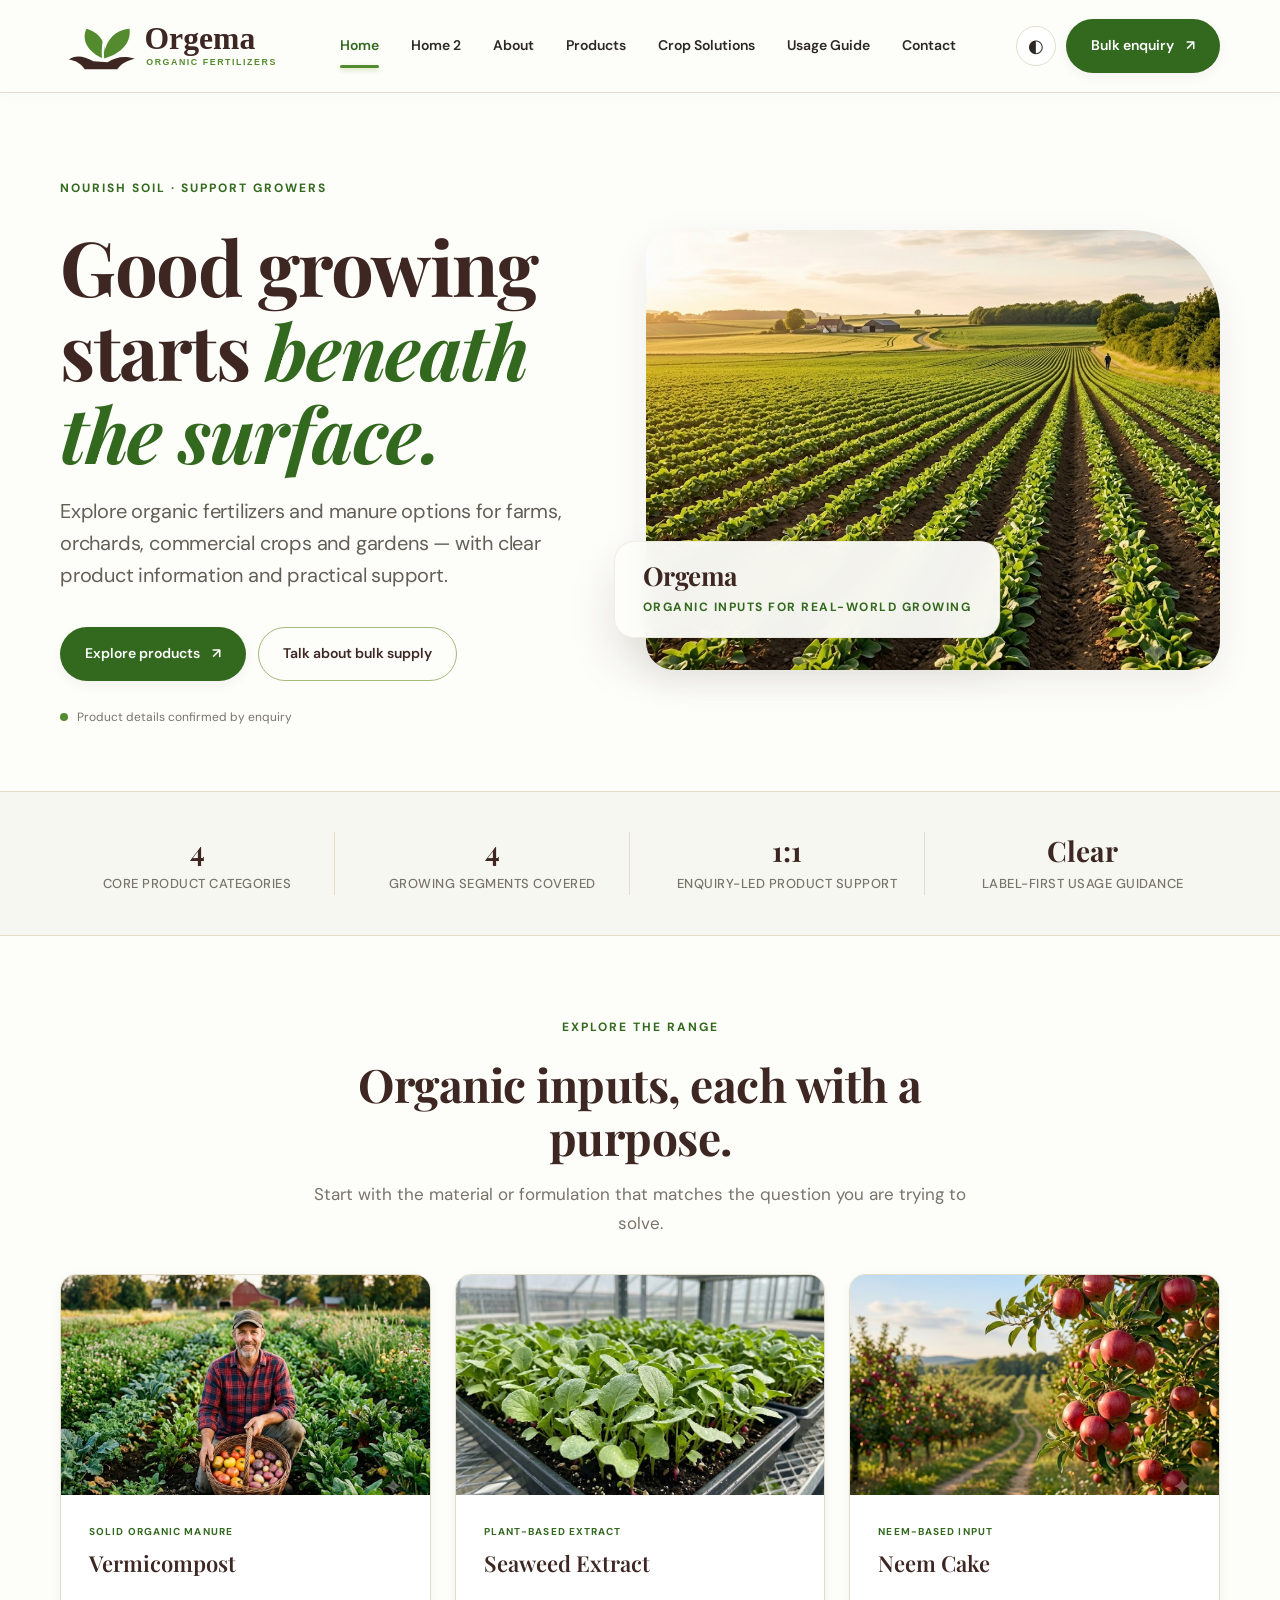
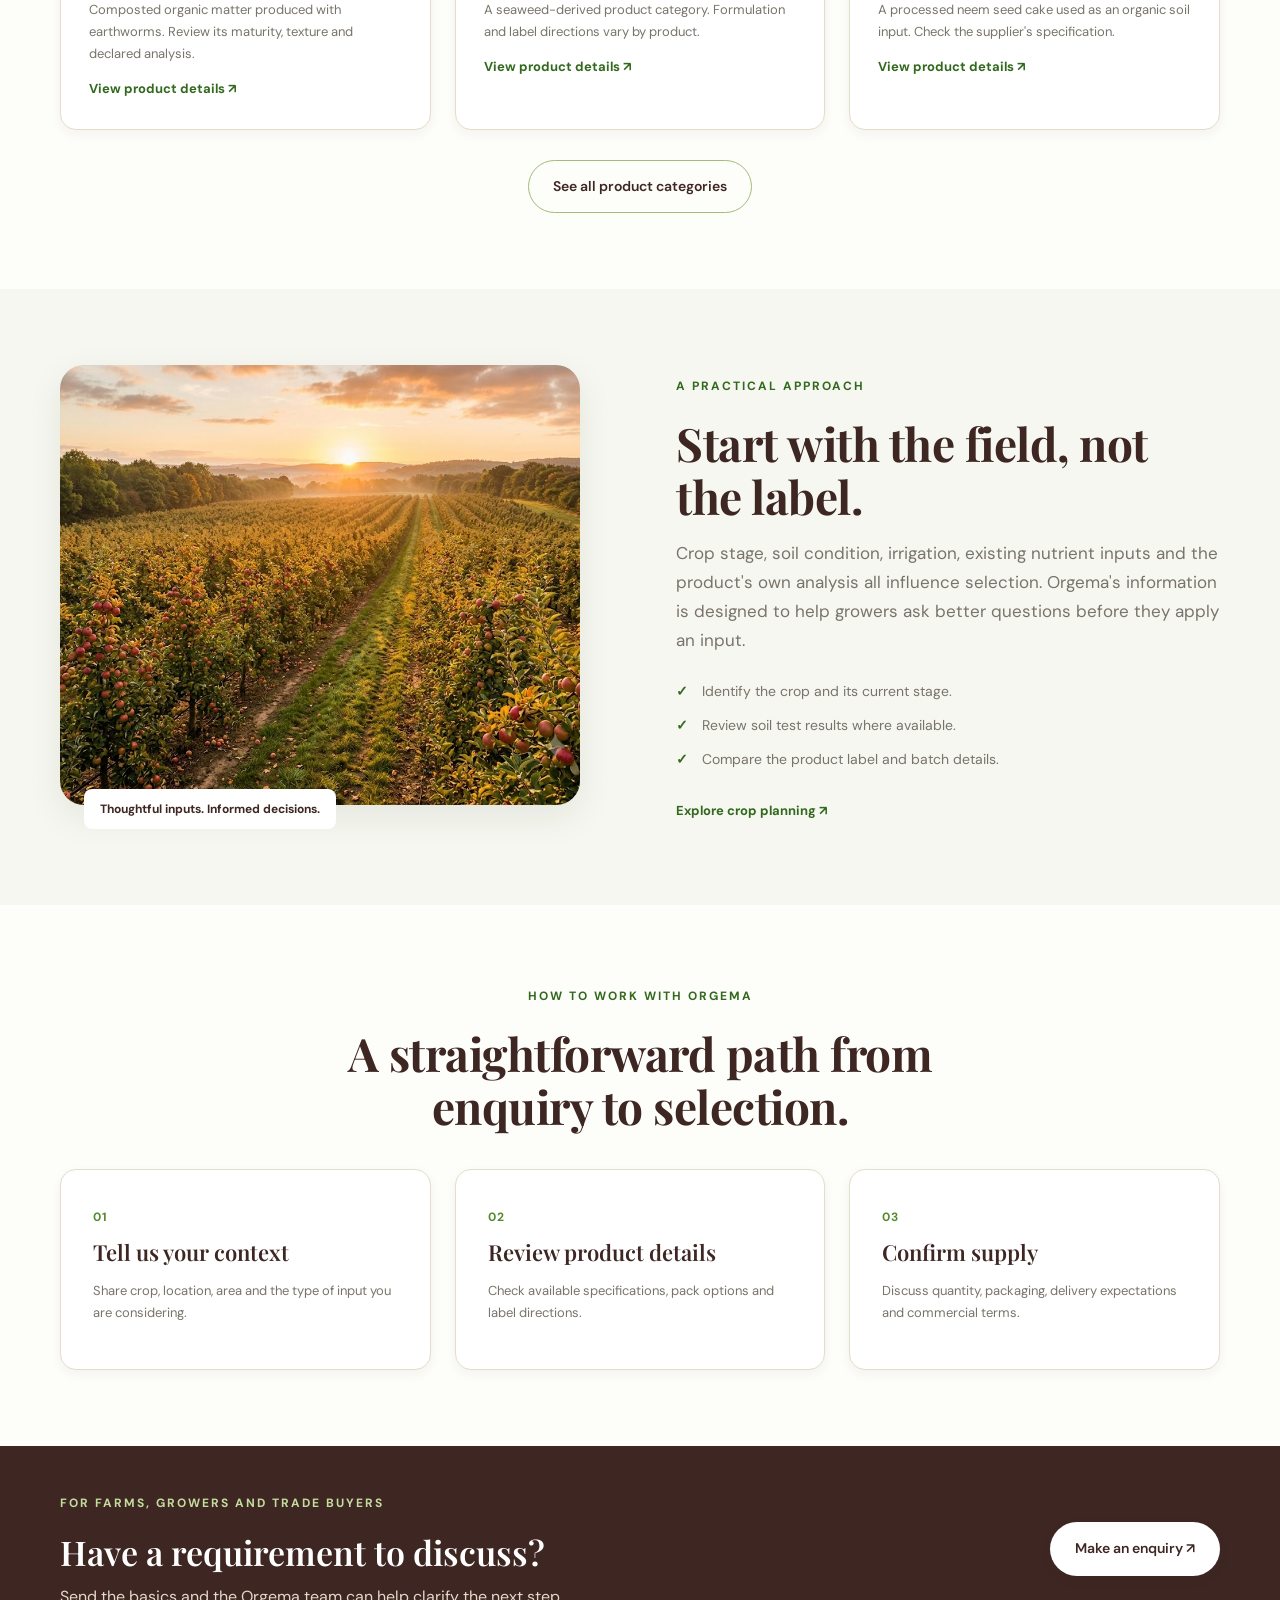
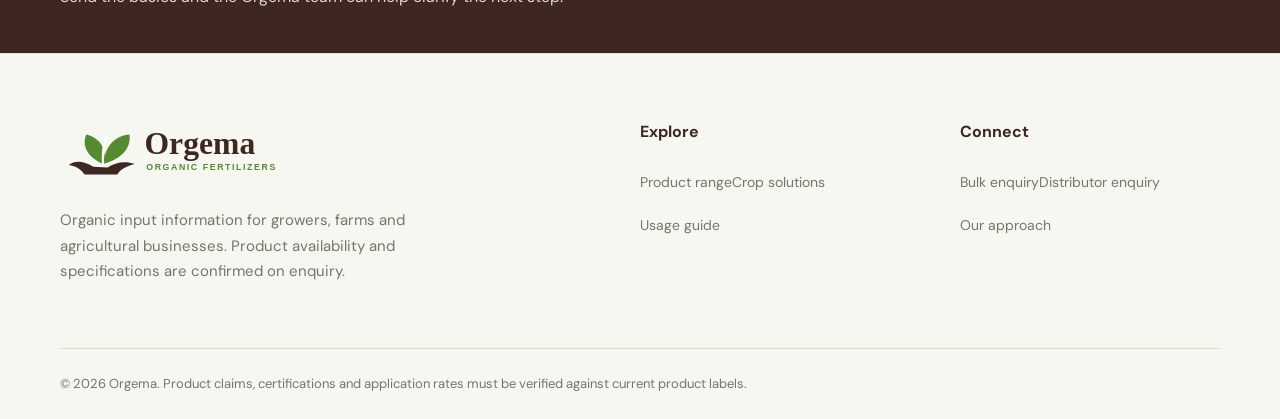
==== index.html @ 36c72dd8 "firstpush" ====
<!doctype html>
<html lang="en">
  <head>
    <meta charset="utf-8" />
    <meta name="viewport" content="width=device-width,initial-scale=1" />
    <meta
      name="description"
      content="Explore Orgema organic fertilizers and manure, crop information and bulk supply enquiries."
    />
    <meta name="theme-color" content="#fbfbf7" />
    <title>Organic soil inputs for considered growing | Orgema</title>
    <link rel="icon" href="assets/images/logo.svg" type="image/svg+xml" />
    <link rel="stylesheet" href="assets/css/style.css" />
  </head>
  <body>
    <header class="site-header">
      <div class="wrap nav">
        <a class="brand" href="index.html"
          ><img
            src="assets/images/logo.svg"
            alt="Orgema — Organic Fertilizers and Manure" /></a
        ><button class="menu-toggle" aria-label="Open navigation" data-menu>
          ☰
        </button>
        <nav class="nav-links">
          <a class="active" href="index.html">Home</a
          ><a class="" href="home2.html">Home 2</a
          ><a class="" href="about.html">About</a
          ><a class="" href="products.html">Products</a
          ><a class="" href="crop-solutions.html">Crop Solutions</a
          ><a class="" href="usage-guide.html">Usage Guide</a
          ><a class="" href="contact.html">Contact</a>
        </nav>
        <div class="nav-actions">
          <button
            class="theme-toggle"
            data-theme
            aria-label="Toggle colour theme"
          >
            ◐</button
          ><a class="button button-green" href="contact.html#bulk"
            >Bulk enquiry <span>↗</span></a
          >
        </div>
      </div>
      <nav class="mobile-nav" data-mobile>
        <a class="active" href="index.html">Home</a
        ><a class="" href="home2.html">Home 2</a
        ><a class="" href="about.html">About</a
        ><a class="" href="products.html">Products</a
        ><a class="" href="crop-solutions.html">Crop Solutions</a
        ><a class="" href="usage-guide.html">Usage Guide</a
        ><a class="" href="contact.html">Contact</a>
      </nav>
    </header>
    <main>
      <section class="hero hero-home">
        <div class="wrap hero-layout">
          <div class="hero-copy">
            <span class="kicker">Nourish soil · Support growers</span>
            <h1>Good growing starts <em>beneath the surface.</em></h1>
            <p>
              Explore organic fertilizers and manure options for farms,
              orchards, commercial crops and gardens — with clear product
              information and practical support.
            </p>
            <div class="button-row">
              <a class="button button-green" href="products.html"
                >Explore products <span>↗</span></a
              ><a class="button button-outline" href="contact.html#bulk"
                >Talk about bulk supply</a
              >
            </div>
            <div class="hero-note">
              <span class="dot"></span> Product details confirmed by enquiry
            </div>
          </div>
          <div class="hero-photo">
            <img
              src="assets/images/farmer-field.jpg"
              alt="Grower standing in a green agricultural field"
            />
            <div class="photo-label">
              <b>Orgema</b><span>Organic inputs for real-world growing</span>
            </div>
          </div>
        </div>
      </section>
      <section class="trust-strip">
        <div class="wrap strip-grid">
          <div><b>4</b><span>core product categories</span></div>
          <div><b>4</b><span>growing segments covered</span></div>
          <div><b>1:1</b><span>enquiry-led product support</span></div>
          <div><b>Clear</b><span>label-first usage guidance</span></div>
        </div>
      </section>
      <section class="section">
        <div class="wrap">
          <div class="section-intro">
            <span class="kicker">Explore the range</span>
            <h2>Organic inputs, each with a purpose.</h2>
            <p>
              Start with the material or formulation that matches the question
              you are trying to solve.
            </p>
          </div>
          <div class="product-grid">
            <article class="product-tile">
              <img
                src="assets/images/green-farm.jpg"
                alt="Rich, dark agricultural soil"
              />
              <div>
                <span class="tag">Solid organic manure</span>
                <h3>Vermicompost</h3>
                <p>
                  Composted organic matter produced with earthworms. Review its
                  maturity, texture and declared analysis.
                </p>
                <a class="text-link" href="products.html#vermicompost"
                  >View product details ↗</a
                >
              </div>
            </article>
            <article class="product-tile">
              <img
                src="assets/images/young-greens.jpg"
                alt="Fresh green leaves"
              />
              <div>
                <span class="tag">Plant-based extract</span>
                <h3>Seaweed Extract</h3>
                <p>
                  A seaweed-derived product category. Formulation and label
                  directions vary by product.
                </p>
                <a class="text-link" href="products.html#seaweed"
                  >View product details ↗</a
                >
              </div>
            </article>
            <article class="product-tile">
              <img
                src="assets/images/orchard-fruit.jpg"
                alt="Fruit growing on an orchard tree"
              />
              <div>
                <span class="tag">Neem-based input</span>
                <h3>Neem Cake</h3>
                <p>
                  A processed neem seed cake used as an organic soil input.
                  Check the supplier's specification.
                </p>
                <a class="text-link" href="products.html#neem"
                  >View product details ↗</a
                >
              </div>
            </article>
          </div>
          <div class="center-action">
            <a class="button button-outline" href="products.html"
              >See all product categories</a
            >
          </div>
        </div>
      </section>
      <section class="section section-tint">
        <div class="wrap split-layout">
          <div class="image-stack">
            <img
              src="assets/images/sunrise-farm.jpg"
              alt="Sunrise over cultivated farmland"
            /><span class="image-caption"
              >Thoughtful inputs. Informed decisions.</span
            >
          </div>
          <div>
            <span class="kicker">A practical approach</span>
            <h2>Start with the field, not the label.</h2>
            <p>
              Crop stage, soil condition, irrigation, existing nutrient inputs
              and the product's own analysis all influence selection. Orgema's
              information is designed to help growers ask better questions
              before they apply an input.
            </p>
            <ul class="check-list">
              <li>Identify the crop and its current stage.</li>
              <li>Review soil test results where available.</li>
              <li>Compare the product label and batch details.</li>
            </ul>
            <a class="text-link" href="crop-solutions.html"
              >Explore crop planning ↗</a
            >
          </div>
        </div>
      </section>
      <section class="section">
        <div class="wrap">
          <div class="section-intro">
            <span class="kicker">How to work with Orgema</span>
            <h2>A straightforward path from enquiry to selection.</h2>
          </div>
          <div class="steps-grid">
            <article>
              <span>01</span>
              <h3>Tell us your context</h3>
              <p>
                Share crop, location, area and the type of input you are
                considering.
              </p>
            </article>
            <article>
              <span>02</span>
              <h3>Review product details</h3>
              <p>
                Check available specifications, pack options and label
                directions.
              </p>
            </article>
            <article>
              <span>03</span>
              <h3>Confirm supply</h3>
              <p>
                Discuss quantity, packaging, delivery expectations and
                commercial terms.
              </p>
            </article>
          </div>
        </div>
      </section>
      <section class="closing-banner">
        <div class="wrap closing-inner">
          <div>
            <span class="kicker">For farms, growers and trade buyers</span>
            <h2>Have a requirement to discuss?</h2>
            <p>
              Send the basics and the Orgema team can help clarify the next
              step.
            </p>
          </div>
          <a class="button button-light" href="contact.html#bulk"
            >Make an enquiry ↗</a
          >
        </div>
      </section>
    </main>
    <footer class="footer">
      <div class="wrap footer-grid">
        <div>
          <img src="assets/images/logo.svg" alt="Orgema" class="footer-logo" />
          <p>
            Organic input information for growers, farms and agricultural
            businesses. Product availability and specifications are confirmed on
            enquiry.
          </p>
        </div>
        <div>
          <h4>Explore</h4>
          <a href="products.html">Product range</a
          ><a href="crop-solutions.html">Crop solutions</a
          ><a href="usage-guide.html">Usage guide</a>
        </div>
        <div>
          <h4>Connect</h4>
          <a href="contact.html#bulk">Bulk enquiry</a
          ><a href="contact.html#distributor">Distributor enquiry</a
          ><a href="about.html">Our approach</a>
        </div>
      </div>
      <div class="wrap footer-bottom">
        © 2026 Orgema. Product claims, certifications and application rates must
        be verified against current product labels.
      </div>
    </footer>
    <script src="assets/js/main.js"></script>
  </body>
</html>
---- assets/css/style.css ----
@import url("https://fonts.googleapis.com/css2?family=DM+Sans:wght@400;500;600;700&family=Playfair+Display:wght@500;600;700&display=swap");
:root {
  --soil: #3e2723;
  --leaf: #558b2f;
  --leaf-dark: #33691e;
  --paper: #fdfdfa;
  --ink: #2c2825;
  --muted: #79746b;
  --line: #e3dec9;
  --card: #ffffff;
  --tint: #f5f7f0;
  --shadow-sm: 0 4px 12px rgba(50, 42, 25, 0.05);
  --shadow: 0 12px 36px rgba(50, 42, 25, 0.08);
  --shadow-lg: 0 24px 48px rgba(50, 42, 25, 0.12);
  --radius: 16px;
  --transition: 0.3s cubic-bezier(0.25, 0.8, 0.25, 1);
}
* {
  box-sizing: border-box;
}
html {
  scroll-behavior: smooth;
}
body {
  margin: 0;
  background: var(--paper);
  color: var(--ink);
  font:
    16px/1.7 "DM Sans",
    -apple-system, BlinkMacSystemFont, "Segoe UI", Roboto, Helvetica, Arial,
    sans-serif;
  -webkit-font-smoothing: antialiased;
  -moz-osx-font-smoothing: grayscale;
}
a {
  color: inherit;
  text-decoration: none;
}
img {
  display: block;
  max-width: 100%;
}
.wrap {
  width: min(1160px, 92%);
  margin: auto;
}
.site-header {
  position: sticky;
  top: 0;
  z-index: 20;
  background: rgba(253, 253, 250, 0.85);
  backdrop-filter: blur(16px);
  border-bottom: 1px solid var(--line);
  box-shadow: 0 4px 12px rgba(0, 0, 0, 0.02);
  transition: var(--transition);
}
.nav {
  min-height: 90px;
  display: flex;
  align-items: center;
  justify-content: space-between;
  gap: 32px;
}
.brand img {
  width: 220px;
  height: auto;
  transition: var(--transition);
}
.nav-links {
  display: flex;
  gap: clamp(16px, 2.5vw, 32px);
  font-size: 14px;
  font-weight: 600;
}
.nav-links a {
  padding: 34px 0;
  position: relative;
  transition: var(--transition);
}
.nav-links a:hover,
.nav-links a.active {
  color: var(--leaf-dark);
}
.nav-links a.active:after {
  content: "";
  height: 3px;
  background: var(--leaf);
  position: absolute;
  bottom: 24px;
  left: 0;
  right: 0;
  border-radius: 4px;
  box-shadow: 0 2px 4px rgba(101, 163, 13, 0.3);
}
.nav-actions {
  display: flex;
  align-items: center;
  gap: 10px;
}
.theme-toggle,
.menu-toggle {
  width: 40px;
  height: 40px;
  border: 1px solid var(--line);
  background: var(--card);
  border-radius: 50%;
  font-size: 18px;
  cursor: pointer;
  color: var(--ink);
}
.menu-toggle {
  display: none;
}
.mobile-nav {
  display: none;
}
.button {
  display: inline-flex;
  align-items: center;
  justify-content: center;
  gap: 12px;
  padding: 14px 24px;
  border-radius: 999px;
  font-weight: 600;
  font-size: 14px;
  border: 1px solid transparent;
  transition: var(--transition);
  cursor: pointer;
}
.button:hover {
  transform: translateY(-2px);
  box-shadow: var(--shadow-sm);
}
.button:active {
  transform: translateY(0);
}
.button-green {
  background: var(--leaf-dark);
  color: white;
  box-shadow: var(--shadow-sm);
}
.button-green:hover {
  background: var(--leaf);
}
.button-outline {
  border-color: #a4bb7a;
  color: var(--soil);
  background: transparent;
}
.button-outline:hover {
  background: var(--tint);
  border-color: var(--leaf-dark);
}
.button-light {
  background: #fff;
  color: var(--soil);
  box-shadow: var(--shadow-sm);
}
.button-light:hover {
  background: var(--tint);
}
.hero {
  padding: 80px 0 64px;
}
.hero-layout {
  display: grid;
  grid-template-columns: 1fr 1.1fr;
  gap: 64px;
  align-items: center;
}
.kicker {
  display: inline-block;
  color: var(--leaf-dark);
  font-size: 12px;
  font-weight: 700;
  letter-spacing: 2px;
  text-transform: uppercase;
  margin-bottom: 8px;
}
.hero h1,
.page-hero h1 {
  font:
    700 clamp(48px, 6vw, 76px) / 1.1 "Playfair Display",
    Georgia,
    serif;
  color: var(--soil);
  letter-spacing: -1.5px;
  margin: 18px 0;
}
.hero h1 em,
.page-hero h1 em {
  color: var(--leaf-dark);
  font-style: italic;
}
.hero-copy > p,
.page-hero p {
  font-size: 20px;
  color: #635f56;
  max-width: 600px;
  line-height: 1.6;
  font-weight: 400;
  letter-spacing: -0.2px;
  margin-bottom: 36px;
}
.button-row {
  display: flex;
  gap: 12px;
  flex-wrap: wrap;
  margin: 26px 0;
}
.hero-note {
  font-size: 12px;
  color: var(--muted);
  display: flex;
  align-items: center;
  gap: 9px;
}
.dot {
  width: 8px;
  height: 8px;
  background: var(--leaf);
  border-radius: 50%;
}
.hero-photo {
  height: 440px;
  position: relative;
}
.hero-photo > img {
  width: 100%;
  height: 100%;
  object-fit: cover;
  border-radius: 28px 90px 28px 28px;
  box-shadow: var(--shadow);
}
.photo-label {
  position: absolute;
  bottom: 32px;
  left: -32px;
  background: rgba(253, 253, 250, 0.95);
  backdrop-filter: blur(12px);
  padding: 20px 28px;
  border-radius: 20px;
  box-shadow: var(--shadow-lg);
  display: flex;
  flex-direction: column;
  gap: 6px;
  border: 1px solid rgba(227, 222, 201, 0.5);
  z-index: 10;
  transition: var(--transition);
}
.photo-label:hover {
  transform: translateY(-4px);
}
.photo-label b {
  font:
    700 26px "Playfair Display",
    Georgia,
    serif;
  color: var(--soil);
  line-height: 1.1;
  letter-spacing: -0.5px;
}
.photo-label span {
  font-size: 12px;
  color: var(--leaf-dark);
  font-weight: 700;
  text-transform: uppercase;
  letter-spacing: 1.5px;
}
.trust-strip {
  background: var(--tint);
  border-block: 1px solid var(--line);
  padding: 16px 0;
}
.strip-grid {
  display: grid;
  grid-template-columns: repeat(4, 1fr);
  padding: 24px 0;
  gap: 20px;
}
.strip-grid div {
  display: flex;
  flex-direction: column;
  align-items: center;
  justify-content: center;
  text-align: center;
  border-right: 1px solid var(--line);
  padding: 0 16px;
}
.strip-grid div:last-child {
  border: 0;
}
.strip-grid b {
  font:
    700 28px "Playfair Display",
    Georgia,
    serif;
  color: var(--soil);
  margin-bottom: 4px;
}
.strip-grid span {
  font-size: 13px;
  color: var(--muted);
  font-weight: 500;
  text-transform: uppercase;
  letter-spacing: 0.5px;
}
.section {
  padding: 76px 0;
}
.section-tint {
  background: var(--tint);
}
.section-intro {
  max-width: 690px;
  margin: 0 auto 36px;
  text-align: center;
}
.section-intro h2,
.split-layout h2,
.contact-aside h2 {
  font:
    700 clamp(32px, 3.8vw, 46px) / 1.15 "Playfair Display",
    Georgia,
    serif;
  color: var(--soil);
  margin: 12px 0 16px;
  letter-spacing: -0.5px;
}
.section-intro p,
.split-layout p {
  color: var(--muted);
  font-size: 17px;
  line-height: 1.7;
}
.product-grid {
  display: grid;
  grid-template-columns: repeat(3, 1fr);
  gap: 24px;
}
.product-tile {
  background: var(--card);
  border: 1px solid var(--line);
  border-radius: var(--radius);
  overflow: hidden;
  box-shadow: var(--shadow-sm);
  transition: var(--transition);
  display: flex;
  flex-direction: column;
}
.product-tile:hover {
  transform: translateY(-4px);
  box-shadow: var(--shadow);
  border-color: #d1d9b9;
}
.product-tile img {
  width: 100%;
  height: 220px;
  object-fit: cover;
  transition: var(--transition);
}
.product-tile:hover img {
  transform: scale(1.03);
}
.product-tile > div {
  padding: 28px;
  flex: 1;
  display: flex;
  flex-direction: column;
}
.tag {
  font-size: 10px;
  letter-spacing: 1.1px;
  text-transform: uppercase;
  color: var(--leaf-dark);
  font-weight: 700;
}
.product-tile h3,
.steps-grid h3,
.question-grid h3,
.principle-card h3,
.handling-grid h3 {
  font:
    600 22px "Playfair Display",
    Georgia,
    serif;
  color: var(--soil);
  margin: 8px 0;
}
.product-tile p,
.steps-grid p,
.question-grid p,
.principle-card p,
.handling-grid p {
  font-size: 13px;
  color: var(--muted);
}
.text-link {
  color: var(--leaf-dark);
  font-size: 13px;
  font-weight: 700;
}
.center-action {
  text-align: center;
  margin-top: 30px;
}
.split-layout {
  display: grid;
  grid-template-columns: 1fr 1fr;
  gap: 72px;
  align-items: center;
}
.image-stack {
  position: relative;
  padding: 0 24px 24px 0;
}
.image-stack img,
.feature-photo {
  width: 100%;
  height: 440px;
  object-fit: cover;
  border-radius: 24px;
  box-shadow: var(--shadow);
}
.image-stack:after {
  content: "";
  position: absolute;
  right: 0;
  bottom: 0;
  width: 65%;
  height: 62%;
  border: 2px solid #a4bb7a;
  border-radius: 24px;
  z-index: -1;
  transition: var(--transition);
}
.image-caption {
  position: absolute;
  bottom: 0;
  left: 24px;
  background: #fff;
  padding: 10px 16px;
  border-radius: 8px;
  font-size: 12px;
  color: var(--soil);
  font-weight: 700;
}
.check-list {
  list-style: none;
  padding: 0;
  margin: 20px 0;
}
.check-list li {
  padding: 5px 0 5px 26px;
  position: relative;
  color: var(--muted);
  font-size: 14px;
}
.check-list li:before {
  content: "✓";
  position: absolute;
  left: 0;
  color: var(--leaf-dark);
  font-weight: 700;
}
.steps-grid {
  display: grid;
  grid-template-columns: repeat(3, 1fr);
  gap: 24px;
}
.steps-grid article,
.question-grid article,
.principle-card,
.handling-grid article {
  background: var(--card);
  padding: 32px;
  border: 1px solid var(--line);
  border-radius: var(--radius);
  transition: var(--transition);
  box-shadow: var(--shadow-sm);
}
.steps-grid article:hover,
.question-grid article:hover,
.principle-card:hover,
.handling-grid article:hover {
  transform: translateY(-4px);
  box-shadow: var(--shadow);
  border-color: #d1d9b9;
}
.steps-grid article > span,
.question-grid article > span {
  color: var(--leaf);
  font-size: 12px;
  font-weight: 700;
  letter-spacing: 1px;
}
.closing-banner {
  background: var(--soil);
  color: white;
  padding: 42px 0;
}
.closing-inner {
  display: flex;
  align-items: center;
  justify-content: space-between;
  gap: 25px;
}
.closing-inner h2 {
  font:
    600 34px "Playfair Display",
    Georgia,
    serif;
  margin: 8px 0;
}
.closing-inner p {
  color: #e3d8ca;
  margin: 0;
}
.closing-banner .kicker {
  color: #c4dc9e;
}
.page-hero {
  padding: 76px 0 50px;
  background: linear-gradient(110deg, #f1f4e9 0%, #fbfbf7 70%);
}
.page-hero h1 {
  max-width: 800px;
}
.page-hero p {
  max-width: 680px;
}
.principle-grid {
  display: grid;
  grid-template-columns: 1fr 1fr;
  gap: 20px;
}
.principle-card {
  padding: 32px;
}
.large-index {
  font:
    600 44px "Playfair Display",
    Georgia,
    serif;
  color: #a1bd77;
}
.verify-grid {
  display: grid;
  grid-template-columns: repeat(4, 1fr);
  gap: 14px;
}
.verify-grid div {
  border-left: 3px solid var(--leaf);
  padding: 10px 16px;
}
.verify-grid b {
  color: var(--soil);
}
.verify-grid p {
  font-size: 13px;
  color: var(--muted);
}
.product-detail-list {
  display: grid;
  gap: 30px;
}
.detail-row {
  display: grid;
  grid-template-columns: 0.85fr 1.15fr;
  gap: 56px;
  align-items: center;
  padding: 0 0 40px;
  border-bottom: 1px solid var(--line);
  scroll-margin-top: 100px;
}
.detail-row.reverse img {
  order: 2;
}
.detail-row img {
  width: 100%;
  height: 340px;
  object-fit: cover;
  border-radius: 24px;
  box-shadow: var(--shadow);
}
.detail-row h2,
.crop-card h2 {
  font:
    600 32px "Playfair Display",
    Georgia,
    serif;
  color: var(--soil);
  margin: 8px 0;
}
.detail-row p,
.crop-card p {
  color: var(--muted);
}
.question-grid {
  display: grid;
  grid-template-columns: repeat(4, 1fr);
  gap: 15px;
}
.crop-grid {
  display: grid;
  grid-template-columns: 1fr 1fr;
  gap: 22px;
}
.crop-card {
  display: grid;
  grid-template-columns: 0.88fr 1.12fr;
  background: var(--card);
  border: 1px solid var(--line);
  border-radius: 20px;
  overflow: hidden;
  transition: var(--transition);
  box-shadow: var(--shadow-sm);
}
.crop-card:hover {
  box-shadow: var(--shadow);
  transform: translateY(-4px);
  border-color: #d1d9b9;
}
.crop-card img {
  width: 100%;
  height: 100%;
  min-height: 280px;
  object-fit: cover;
}
.crop-card > div {
  padding: 32px;
  display: flex;
  flex-direction: column;
  justify-content: center;
}
.crop-card h2 {
  font-size: 25px;
}
.small-note {
  font-size: 12px !important;
  border-top: 1px solid var(--line);
  padding-top: 10px;
}
.usage-flow {
  max-width: 850px;
  margin: auto;
  display: grid;
  gap: 12px;
}
.usage-flow article {
  display: flex;
  gap: 22px;
  align-items: flex-start;
  padding: 18px 22px;
  background: var(--card);
  border: 1px solid var(--line);
  border-radius: 14px;
}
.usage-flow article > span {
  font:
    600 25px "Playfair Display",
    Georgia,
    serif;
  color: var(--leaf);
  min-width: 40px;
}
.usage-flow h3 {
  margin: 0;
  color: var(--soil);
  font:
    600 20px "Playfair Display",
    Georgia,
    serif;
}
.usage-flow p {
  margin: 4px 0 0;
  color: var(--muted);
}
.handling-grid {
  display: grid;
  grid-template-columns: repeat(4, 1fr);
  gap: 16px;
}
.icon-disc {
  width: 42px;
  height: 42px;
  border-radius: 50%;
  background: #edf2e3;
  color: var(--leaf-dark);
  display: grid;
  place-items: center;
  font-weight: 700;
}
.record-table {
  max-width: 800px;
  margin: auto;
  border: 1px solid var(--line);
  border-radius: 14px;
  overflow: hidden;
  background: var(--card);
}
.record-table > div {
  display: grid;
  grid-template-columns: 1fr 1.5fr;
  padding: 13px 18px;
  border-bottom: 1px solid var(--line);
  gap: 15px;
}
.record-table > div:first-child {
  background: #e9efdf;
  color: var(--soil);
}
.record-table > div:last-child {
  border: 0;
}
.record-table span {
  font-size: 13px;
  color: var(--muted);
}
.contact-layout {
  display: grid;
  grid-template-columns: 0.85fr 1.15fr;
  gap: 48px;
  align-items: start;
}
.contact-photo img {
  height: 230px;
  width: 100%;
  object-fit: cover;
  border-radius: 18px;
  margin: 25px 0;
}
.contact-note {
  padding: 18px;
  background: var(--tint);
  border-radius: 12px;
}
.contact-note p {
  font-size: 13px;
  color: var(--muted);
  margin-bottom: 0;
}
.form-card {
  background: var(--card);
  padding: 40px;
  border: 1px solid var(--line);
  border-radius: 24px;
  box-shadow: var(--shadow-lg);
}
.form-card h2 {
  font:
    700 32px "Playfair Display",
    Georgia,
    serif;
  color: var(--soil);
  margin: 0 0 24px;
}
.form {
  display: grid;
  gap: 20px;
}
.form label {
  display: grid;
  gap: 8px;
  font-size: 13px;
  font-weight: 700;
  color: var(--soil);
}
.form input,
.form select,
.form textarea {
  width: 100%;
  padding: 14px 16px;
  border: 1px solid var(--line);
  border-radius: 12px;
  background: var(--paper);
  font:
    14px "DM Sans",
    sans-serif;
  color: var(--ink);
  transition: var(--transition);
}
.form input:focus,
.form select:focus,
.form textarea:focus {
  outline: none;
  border-color: var(--leaf);
  box-shadow: 0 0 0 3px rgba(101, 163, 13, 0.1);
}
.form textarea {
  min-height: 120px;
  resize: vertical;
}
.form-two {
  display: grid;
  grid-template-columns: 1fr 1fr;
  gap: 12px;
}
.form-message {
  color: var(--leaf-dark);
  font-size: 13px;
}
.fine-print {
  font-size: 11px;
  color: var(--muted);
  margin: 0;
}
.footer {
  background: var(--tint);
  padding: 64px 0 24px;
  border-top: 1px solid var(--line);
}
.footer-grid {
  display: grid;
  grid-template-columns: 2fr 1fr 1fr;
  gap: 60px;
}
.footer-logo {
  width: 220px;
  margin-bottom: 24px;
}
.footer p {
  font-size: 15px;
  color: var(--muted);
  max-width: 420px;
  line-height: 1.7;
  font-weight: 400;
  margin-top: 8px;
}
.footer h4 {
  color: var(--soil);
  margin: 0 0 16px;
  font-size: 16px;
  font-weight: 700;
}
.footer-grid > div > a:not(.brand) {
  display: inline-block;
  font-size: 14px;
  color: var(--muted);
  margin: 10px 0;
  transition: var(--transition);
}
.footer-grid > div > a:not(.brand):hover {
  color: var(--leaf-dark);
  transform: translateX(4px);
}
.footer-bottom {
  border-top: 1px solid var(--line);
  margin-top: 48px;
  padding-top: 24px;
  font-size: 13px;
  color: var(--muted);
  display: flex;
  justify-content: space-between;
  align-items: center;
  flex-wrap: wrap;
  gap: 16px;
}
.dark {
  --soil: #e8e3dc;
  --leaf: #8cc63f;
  --leaf-dark: #689f38;
  --paper: #161513;
  --ink: #f2efe9;
  --muted: #a39e93;
  --line: #38342f;
  --card: #201e1b;
  --tint: #252620;
  --shadow-sm: 0 4px 12px rgba(0, 0, 0, 0.2);
  --shadow: 0 12px 36px rgba(0, 0, 0, 0.4);
  --shadow-lg: 0 24px 48px rgba(0, 0, 0, 0.6);
}
.dark .site-header {
  background: rgba(22, 21, 19, 0.85);
  box-shadow: 0 4px 12px rgba(0, 0, 0, 0.2);
}
.dark .brand img {
  filter: brightness(1.2);
}
.dark .hero h1,
.dark .page-hero h1,
.dark h2,
.dark h3,
.dark .footer h4,
.dark .form label {
  color: var(--soil);
}
.dark .page-hero,
.dark .footer {
  background: #201e17;
}
.dark .trust-strip {
  background: #252d1c;
  border-color: #39432d;
}
.dark .strip-grid b {
  color: #d9e7c2;
}
.dark .button-outline {
  color: #d8e8c2;
  border-color: #667b4c;
}
.dark .photo-label {
  background: rgba(32, 30, 27, 0.95);
  border-color: rgba(255, 255, 255, 0.08);
}
.dark .record-table > div:first-child {
  background: #303b24;
}
.dark .contact-note {
  background: #252d1c;
}

/* --- Premium Layout (Home 2) --- */
.hero-centered {
  padding: 100px 0 60px;
  text-align: center;
}
.hero-centered .display-title {
  font: 700 clamp(48px, 7vw, 90px) / 1.05 "Playfair Display", Georgia, serif;
  color: var(--soil);
  letter-spacing: -2px;
  max-width: 900px;
  margin: 20px auto;
}
.hero-centered .display-title em {
  color: var(--leaf-dark);
  font-style: italic;
}
.hero-centered .lead-text {
  font-size: 22px;
  color: #635f56;
  max-width: 700px;
  margin: 0 auto 40px;
  line-height: 1.6;
  font-weight: 400;
}
.justify-center {
  justify-content: center;
}
.hero-wide-image {
  margin-top: 60px;
}
.hero-wide-image img {
  width: 100%;
  height: 600px;
  object-fit: cover;
  border-radius: 32px;
  box-shadow: var(--shadow-lg);
}

.stats-premium {
  background: var(--soil);
  color: var(--paper);
  padding: 60px 0;
  margin-top: -100px;
  position: relative;
  z-index: 2;
  border-radius: 24px;
  box-shadow: var(--shadow-lg);
  width: min(1000px, 92%);
  margin-left: auto;
  margin-right: auto;
}
.stats-grid {
  display: grid;
  grid-template-columns: repeat(4, 1fr);
  gap: 20px;
  text-align: center;
}
.stats-grid h3 {
  font: 700 48px "Playfair Display", Georgia, serif;
  color: #d1d9b9;
  margin: 0 0 8px;
}
.stats-grid p {
  font-size: 14px;
  text-transform: uppercase;
  letter-spacing: 1px;
  margin: 0;
  color: #a39e93;
  font-weight: 600;
}

.feature-row {
  display: grid;
  grid-template-columns: 1fr 1fr;
  gap: 80px;
  align-items: center;
  margin: 100px 0;
}
.feature-row.reverse {
  direction: rtl;
}
.feature-row.reverse > * {
  direction: ltr;
}
.feature-text h2 {
  font: 700 clamp(32px, 4vw, 48px) / 1.15 "Playfair Display", Georgia, serif;
  color: var(--soil);
  margin: 16px 0 24px;
  letter-spacing: -1px;
}
.feature-text p {
  font-size: 18px;
  color: var(--muted);
  line-height: 1.8;
  margin-bottom: 30px;
}
.premium-list {
  list-style: none;
  padding: 0;
}
.premium-list li {
  position: relative;
  padding-left: 36px;
  margin-bottom: 16px;
  font-size: 17px;
  font-weight: 500;
  color: var(--soil);
}
.premium-list li::before {
  content: "✦";
  position: absolute;
  left: 0;
  color: var(--leaf);
  font-size: 20px;
  line-height: 1;
}
.feature-image img {
  width: 100%;
  height: 540px;
  object-fit: cover;
  border-radius: 24px;
  box-shadow: var(--shadow);
}

@media (max-width: 1000px) {
  .nav-links {
    gap: 12px;
  }
  .nav-links a {
    font-size: 12px;
  }
  .brand img {
    width: 185px;
  }
  .hero-layout {
    gap: 30px;
  }
  .hero-photo {
    height: 390px;
  }
  .verify-grid,
  .question-grid,
  .handling-grid {
    grid-template-columns: repeat(2, 1fr);
  }
}
@media (max-width: 760px) {
  .stats-grid {
    grid-template-columns: 1fr 1fr;
    gap: 40px 20px;
  }
  .feature-row {
    grid-template-columns: 1fr;
    gap: 40px;
    margin: 60px 0;
  }
  .hero-centered .display-title {
    font-size: 42px;
  }
  .hero-wide-image img {
    height: 300px;
  }
  .nav {
    min-height: 72px;
  }
  .nav-links,
  .nav-actions .button {
    display: none;
  }
  .menu-toggle {
    display: block;
  }
  .mobile-nav.open {
    display: grid;
    padding: 0 4% 16px;
    grid-template-columns: repeat(2, 1fr);
    gap: 5px 15px;
  }
  .mobile-nav a {
    padding: 8px;
    border-top: 1px solid var(--line);
    font-size: 13px;
  }
  .hero {
    padding: 38px 0;
  }
  .hero-layout,
  .split-layout,
  .contact-layout {
    grid-template-columns: 1fr;
  }
  .hero-photo {
    height: 330px;
  }
  .photo-label {
    left: 10px;
  }
  .strip-grid {
    grid-template-columns: repeat(2, 1fr);
    gap: 15px;
  }
  .strip-grid div:nth-child(2) {
    border: 0;
  }
  .section {
    padding: 55px 0;
  }
  .product-grid,
  .steps-grid,
  .crop-grid {
    grid-template-columns: 1fr;
  }
  .product-tile img {
    height: 220px;
  }
  .split-layout {
    gap: 28px;
  }
  .image-stack img,
  .feature-photo {
    height: 290px;
  }
  .closing-inner {
    align-items: flex-start;
    flex-direction: column;
  }
  .detail-row {
    grid-template-columns: 1fr;
    gap: 20px;
  }
  .detail-row.reverse img {
    order: 0;
  }
  .detail-row img {
    height: 250px;
  }
  .crop-card {
    grid-template-columns: 1fr;
  }
  .crop-card img {
    height: 200px;
    min-height: 0;
  }
  .form-card {
    padding: 22px;
  }
  .footer-grid {
    grid-template-columns: 1fr 1fr;
  }
  .footer-grid > div:first-child {
    grid-column: 1/-1;
  }
}
@media (max-width: 480px) {
  .brand img {
    width: 175px;
  }
  .hero h1,
  .page-hero h1 {
    font-size: 41px;
  }
  .hero-photo {
    height: 260px;
  }
  .verify-grid,
  .question-grid,
  .handling-grid,
  .principle-grid,
  .form-two,
  .footer-grid {
    grid-template-columns: 1fr;
  }
  .footer-grid > div:first-child {
    grid-column: auto;
  }
  .record-table > div {
    grid-template-columns: 1fr;
    gap: 2px;
  }
  .page-hero {
    padding: 50px 0 35px;
  }
  .section-intro {
    text-align: left;
  }
  .steps-grid article {
    padding: 20px;
  }
}
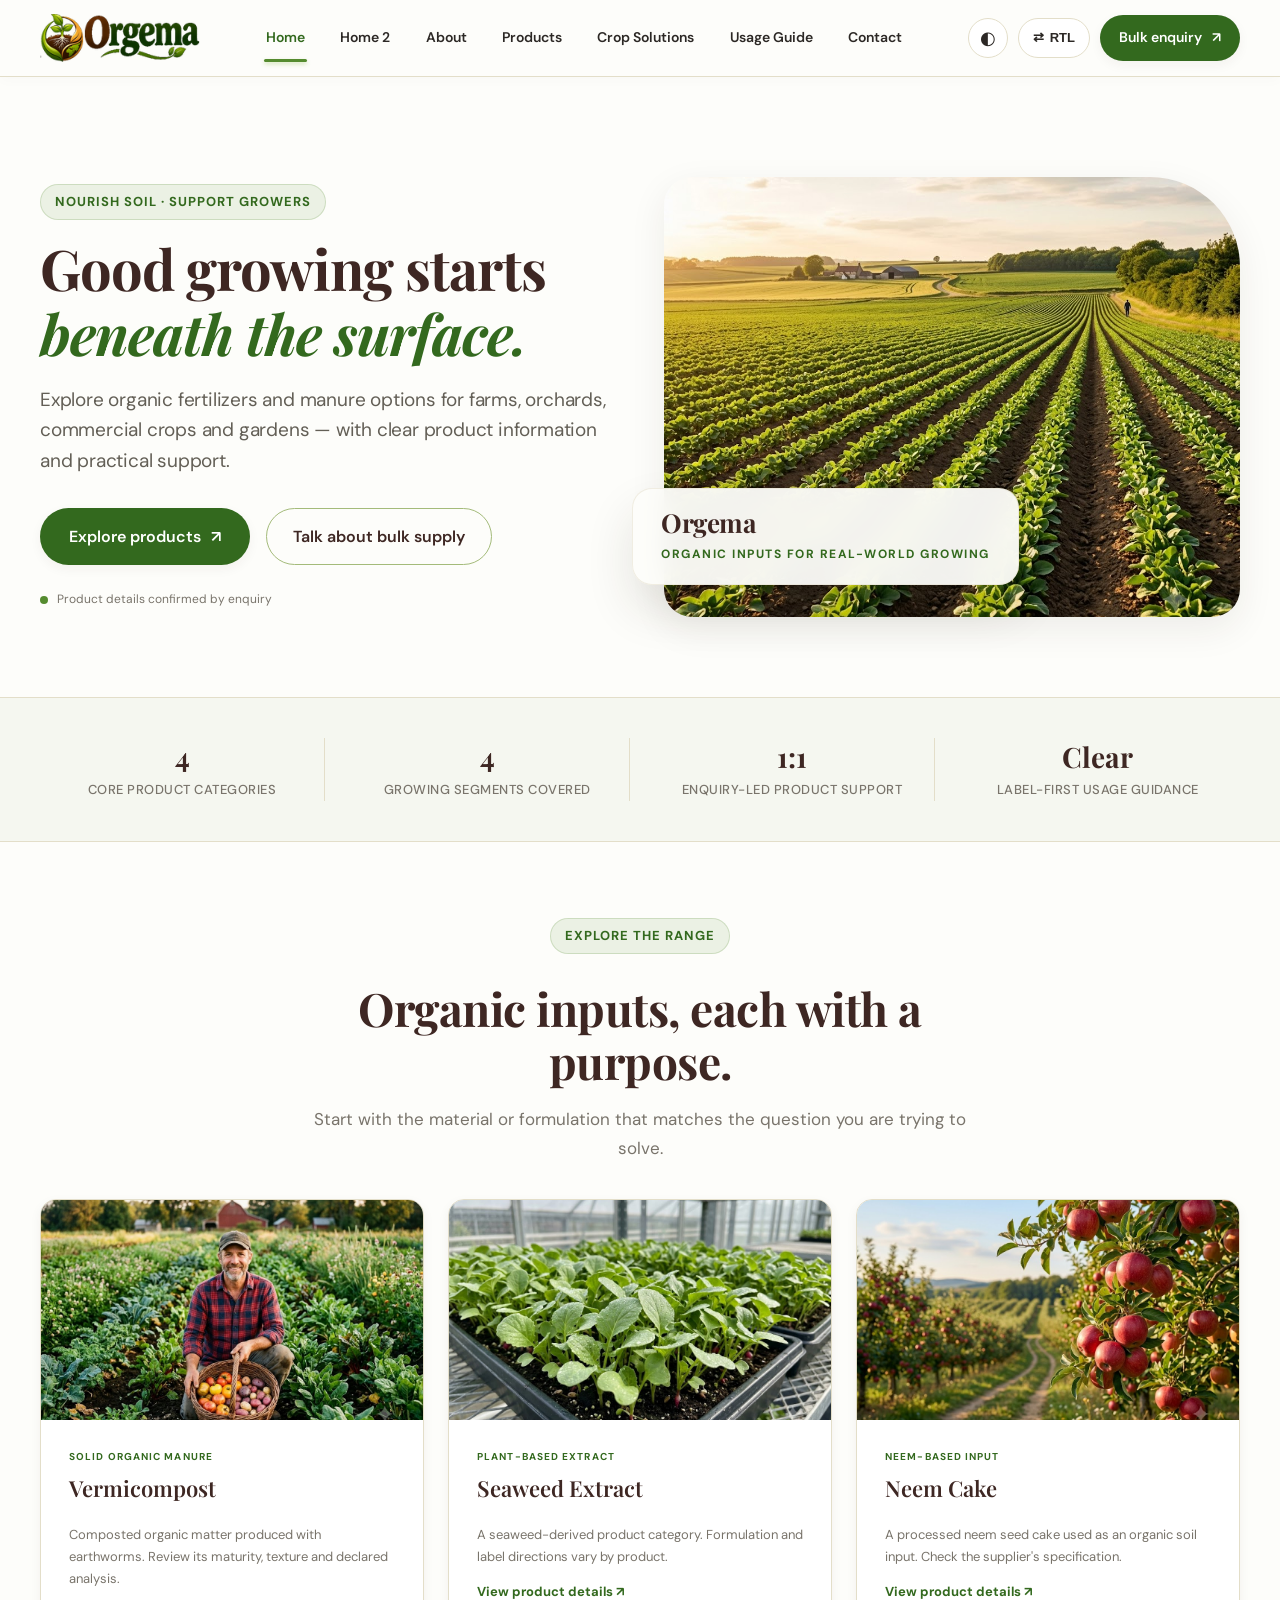
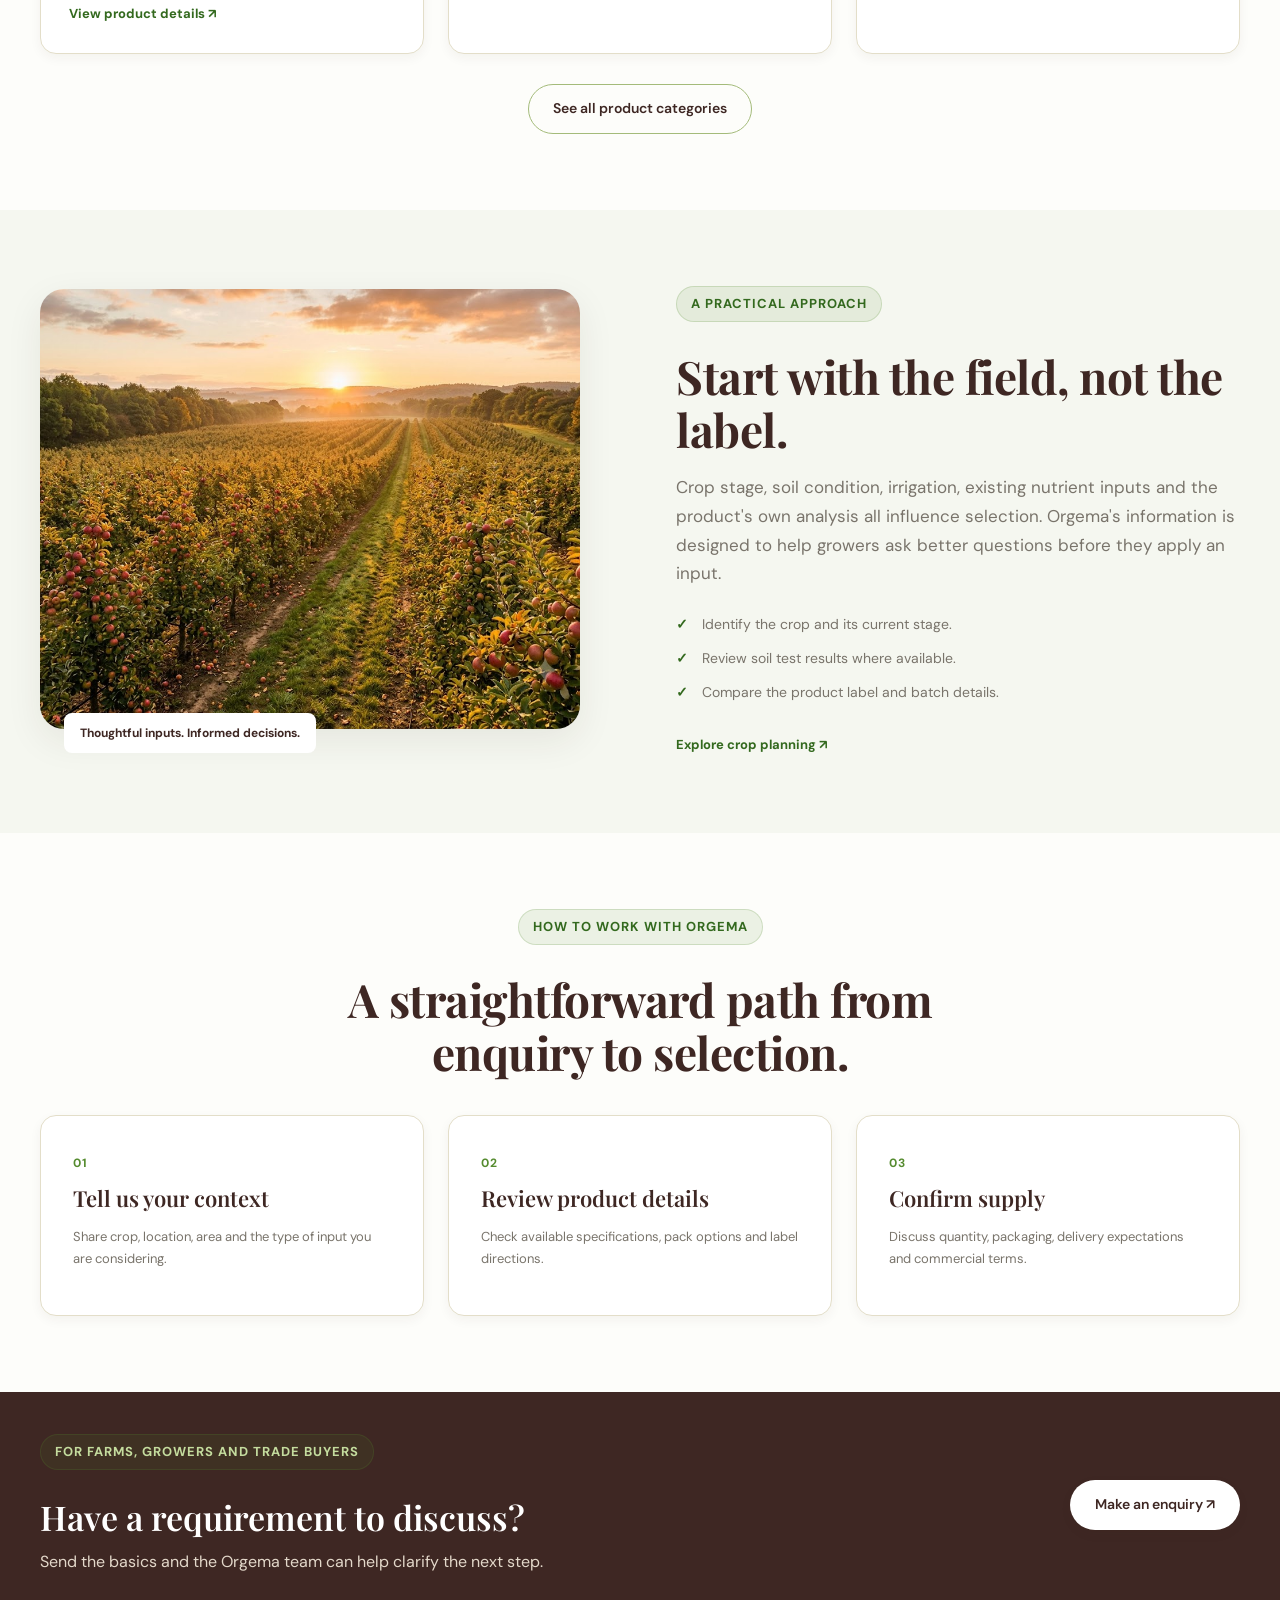
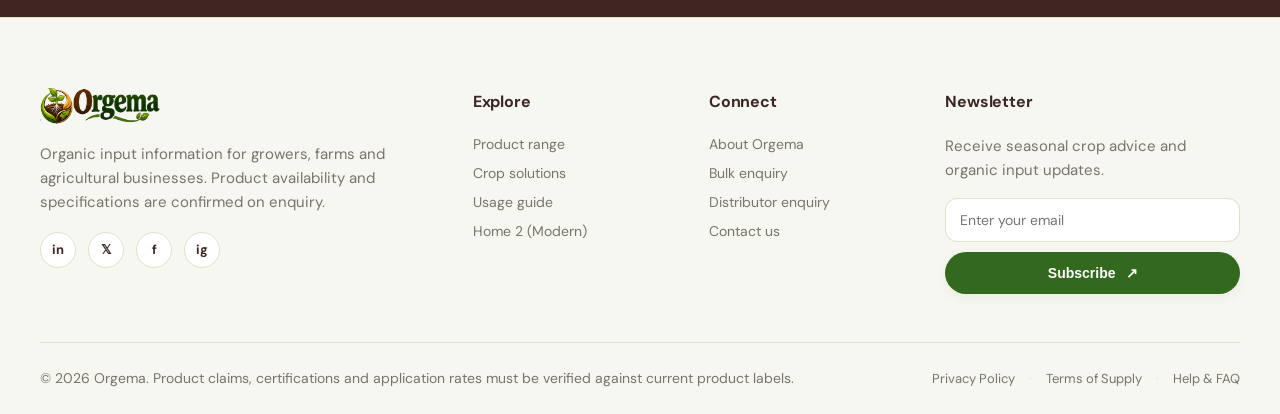
==== commit 98087dd9: "secondpush" ====
--- a/index.html
+++ b/index.html
@@ -9,16 +9,27 @@
     />
     <meta name="theme-color" content="#fbfbf7" />
     <title>Organic soil inputs for considered growing | Orgema</title>
-    <link rel="icon" href="assets/images/logo.svg" type="image/svg+xml" />
+    <link rel="icon" href="assets/images/logo.png" type="image/png" />
     <link rel="stylesheet" href="assets/css/style.css" />
+    <script>
+      (function () {
+        if (localStorage.getItem("orgema-dir") === "rtl") {
+          document.documentElement.setAttribute("dir", "rtl");
+        }
+        if (localStorage.getItem("orgema-theme") === "dark") {
+          document.documentElement.classList.add("dark");
+        }
+      })();
+    </script>
   </head>
   <body>
     <header class="site-header">
       <div class="wrap nav">
         <a class="brand" href="index.html"
           ><img
-            src="assets/images/logo.svg"
-            alt="Orgema — Organic Fertilizers and Manure" /></a
+            src="assets/images/logo.png"
+            alt="Orgema — Organic Fertilizers and Manure"
+            class="header-logo" /></a
         ><button class="menu-toggle" aria-label="Open navigation" data-menu>
           ☰
         </button>
@@ -36,10 +47,18 @@
             class="theme-toggle"
             data-theme
             aria-label="Toggle colour theme"
+            title="Toggle theme"
           >
             ◐</button
+          ><button
+            class="rtl-toggle"
+            data-rtl
+            aria-label="Toggle text direction"
+            title="Switch to RTL"
+          >
+            ⇄ <span class="rtl-text">RTL</span></button
           ><a class="button button-green" href="contact.html#bulk"
-            >Bulk enquiry <span>↗</span></a
+            >Bulk enquiry <span class="arrow-icon">↗</span></a
           >
         </div>
       </div>
@@ -50,7 +69,10 @@
         ><a class="" href="products.html">Products</a
         ><a class="" href="crop-solutions.html">Crop Solutions</a
         ><a class="" href="usage-guide.html">Usage Guide</a
-        ><a class="" href="contact.html">Contact</a>
+        ><a class="" href="contact.html">Contact</a
+        ><a class="mobile-cta button button-green" href="contact.html#bulk"
+          >Bulk enquiry <span class="arrow-icon">↗</span></a
+        >
       </nav>
     </header>
     <main>
@@ -247,29 +269,58 @@
     <footer class="footer">
       <div class="wrap footer-grid">
         <div>
-          <img src="assets/images/logo.svg" alt="Orgema" class="footer-logo" />
+          <img src="assets/images/logo.png" alt="Orgema" class="footer-logo" />
           <p>
             Organic input information for growers, farms and agricultural
             businesses. Product availability and specifications are confirmed on
             enquiry.
           </p>
+          <div class="footer-socials">
+            <a href="#" aria-label="LinkedIn" class="social-icon">in</a>
+            <a href="#" aria-label="Twitter or X" class="social-icon">𝕏</a>
+            <a href="#" aria-label="Facebook" class="social-icon">f</a>
+            <a href="#" aria-label="Instagram" class="social-icon">ig</a>
+          </div>
         </div>
         <div>
           <h4>Explore</h4>
           <a href="products.html">Product range</a
           ><a href="crop-solutions.html">Crop solutions</a
-          ><a href="usage-guide.html">Usage guide</a>
+          ><a href="usage-guide.html">Usage guide</a
+          ><a href="home2.html">Home 2 (Modern)</a>
         </div>
         <div>
           <h4>Connect</h4>
-          <a href="contact.html#bulk">Bulk enquiry</a
+          <a href="about.html">About Orgema</a
+          ><a href="contact.html#bulk">Bulk enquiry</a
           ><a href="contact.html#distributor">Distributor enquiry</a
-          ><a href="about.html">Our approach</a>
+          ><a href="contact.html">Contact us</a>
+        </div>
+        <div>
+          <h4>Newsletter</h4>
+          <p>Receive seasonal crop advice and organic input updates.</p>
+          <form class="footer-newsletter" data-demo>
+            <input
+              type="email"
+              placeholder="Enter your email"
+              required
+              aria-label="Email address"
+            />
+            <button type="submit" class="button button-green">
+              Subscribe <span class="arrow-icon">↗</span>
+            </button>
+          </form>
         </div>
       </div>
       <div class="wrap footer-bottom">
-        © 2026 Orgema. Product claims, certifications and application rates must
-        be verified against current product labels.
+        <span>© 2026 Orgema. Product claims, certifications and application rates must be verified against current product labels.</span>
+        <div class="footer-legal">
+          <a href="usage-guide.html">Privacy Policy</a>
+          <span class="sep">·</span>
+          <a href="usage-guide.html">Terms of Supply</a>
+          <span class="sep">·</span>
+          <a href="contact.html">Help & FAQ</a>
+        </div>
       </div>
     </footer>
     <script src="assets/js/main.js"></script>
--- a/assets/css/style.css
+++ b/assets/css/style.css
@@ -41,41 +41,57 @@
   max-width: 100%;
 }
 .wrap {
-  width: min(1160px, 92%);
+  width: min(1200px, 94%);
   margin: auto;
 }
 .site-header {
   position: sticky;
   top: 0;
   z-index: 20;
-  background: rgba(253, 253, 250, 0.85);
+  background: rgba(253, 253, 250, 0.88);
   backdrop-filter: blur(16px);
   border-bottom: 1px solid var(--line);
   box-shadow: 0 4px 12px rgba(0, 0, 0, 0.02);
   transition: var(--transition);
 }
 .nav {
-  min-height: 90px;
+  min-height: 76px;
   display: flex;
   align-items: center;
   justify-content: space-between;
-  gap: 32px;
-}
-.brand img {
-  width: 220px;
-  height: auto;
+  gap: 16px;
+}
+.brand {
+  display: inline-flex;
+  align-items: center;
+  flex-shrink: 0;
+}
+.brand img,
+.header-logo {
+  width: auto;
+  height: 48px;
+  max-width: 190px;
+  object-fit: contain;
   transition: var(--transition);
 }
 .nav-links {
   display: flex;
-  gap: clamp(16px, 2.5vw, 32px);
+  align-items: center;
+  gap: clamp(6px, 1.2vw, 18px);
   font-size: 14px;
   font-weight: 600;
+  margin: 0;
+  padding: 0;
+  list-style: none;
+  flex-shrink: 1;
 }
 .nav-links a {
-  padding: 34px 0;
+  padding: 8px 10px;
   position: relative;
   transition: var(--transition);
+  border-radius: 6px;
+  white-space: nowrap;
+  flex-shrink: 0;
 }
 .nav-links a:hover,
 .nav-links a.active {
@@ -86,9 +102,9 @@
   height: 3px;
   background: var(--leaf);
   position: absolute;
-  bottom: 24px;
-  left: 0;
-  right: 0;
+  bottom: -4px;
+  left: 8px;
+  right: 8px;
   border-radius: 4px;
   box-shadow: 0 2px 4px rgba(101, 163, 13, 0.3);
 }
@@ -96,9 +112,15 @@
   display: flex;
   align-items: center;
   gap: 10px;
-}
-.theme-toggle,
-.menu-toggle {
+  flex-shrink: 0;
+}
+.nav-actions .button {
+  padding: 10px 18px;
+  font-size: 14px;
+  white-space: nowrap;
+  flex-shrink: 0;
+}
+.theme-toggle {
   width: 40px;
   height: 40px;
   border: 1px solid var(--line);
@@ -107,9 +129,62 @@
   font-size: 18px;
   cursor: pointer;
   color: var(--ink);
+  display: inline-flex;
+  align-items: center;
+  justify-content: center;
+  transition: var(--transition);
+  flex-shrink: 0;
+}
+.theme-toggle:hover {
+  background: var(--tint);
+  border-color: var(--leaf);
 }
 .menu-toggle {
-  display: none;
+  display: none !important;
+  width: 40px;
+  height: 40px;
+  border: 1px solid var(--line);
+  background: var(--card);
+  border-radius: 50%;
+  font-size: 20px;
+  cursor: pointer;
+  color: var(--ink);
+  align-items: center;
+  justify-content: center;
+  transition: var(--transition);
+  flex-shrink: 0;
+}
+.menu-toggle:hover {
+  background: var(--tint);
+  border-color: var(--leaf);
+}
+.rtl-toggle {
+  height: 40px;
+  padding: 0 14px;
+  border: 1px solid var(--line);
+  background: var(--card);
+  border-radius: 999px;
+  font-size: 13px;
+  font-weight: 700;
+  cursor: pointer;
+  color: var(--ink);
+  display: inline-flex;
+  align-items: center;
+  justify-content: center;
+  gap: 6px;
+  white-space: nowrap;
+  flex-shrink: 0;
+  transition: var(--transition);
+}
+.rtl-toggle:hover {
+  background: var(--tint);
+  border-color: var(--leaf);
+  color: var(--leaf-dark);
+}
+.rtl-toggle.active {
+  background: var(--tint);
+  border-color: var(--leaf-dark);
+  color: var(--leaf-dark);
 }
 .mobile-nav {
   display: none;
@@ -118,14 +193,15 @@
   display: inline-flex;
   align-items: center;
   justify-content: center;
-  gap: 12px;
-  padding: 14px 24px;
+  gap: 10px;
+  padding: 12px 24px;
   border-radius: 999px;
   font-weight: 600;
   font-size: 14px;
   border: 1px solid transparent;
   transition: var(--transition);
   cursor: pointer;
+  white-space: nowrap;
 }
 .button:hover {
   transform: translateY(-2px);
@@ -160,32 +236,38 @@
   background: var(--tint);
 }
 .hero {
-  padding: 80px 0 64px;
+  padding: 100px 0 80px;
 }
 .hero-layout {
   display: grid;
-  grid-template-columns: 1fr 1.1fr;
-  gap: 64px;
+  grid-template-columns: 1fr 1fr;
+  gap: 48px;
   align-items: center;
 }
 .kicker {
-  display: inline-block;
+  display: inline-flex;
+  align-items: center;
+  gap: 6px;
   color: var(--leaf-dark);
-  font-size: 12px;
+  font-size: 13px;
   font-weight: 700;
-  letter-spacing: 2px;
+  letter-spacing: 1px;
   text-transform: uppercase;
-  margin-bottom: 8px;
+  margin-bottom: 16px;
+  padding: 6px 14px;
+  background: rgba(85, 139, 47, 0.1);
+  border: 1px solid rgba(85, 139, 47, 0.2);
+  border-radius: 999px;
 }
 .hero h1,
 .page-hero h1 {
   font:
-    700 clamp(48px, 6vw, 76px) / 1.1 "Playfair Display",
+    700 clamp(42px, 5vw, 56px) / 1.15 "Playfair Display",
     Georgia,
     serif;
   color: var(--soil);
-  letter-spacing: -1.5px;
-  margin: 18px 0;
+  letter-spacing: -1px;
+  margin: 0 0 20px;
 }
 .hero h1 em,
 .page-hero h1 em {
@@ -194,19 +276,30 @@
 }
 .hero-copy > p,
 .page-hero p {
-  font-size: 20px;
+  font-size: 19px;
   color: #635f56;
-  max-width: 600px;
+  max-width: 580px;
   line-height: 1.6;
   font-weight: 400;
   letter-spacing: -0.2px;
-  margin-bottom: 36px;
+  margin-bottom: 32px;
 }
 .button-row {
   display: flex;
-  gap: 12px;
+  gap: 16px;
+  align-items: center;
   flex-wrap: wrap;
-  margin: 26px 0;
+  margin: 0 0 24px;
+}
+.hero .button-green,
+.hero-centered .button-green {
+  font-size: 16px;
+  padding: 14px 28px;
+}
+.hero .button-outline,
+.hero-centered .button-outline {
+  font-size: 16px;
+  padding: 14px 26px;
 }
 .hero-note {
   font-size: 12px;
@@ -807,54 +900,126 @@
 }
 .footer {
   background: var(--tint);
-  padding: 64px 0 24px;
+  padding: 70px 0 24px;
   border-top: 1px solid var(--line);
 }
 .footer-grid {
   display: grid;
-  grid-template-columns: 2fr 1fr 1fr;
-  gap: 60px;
+  grid-template-columns: 2fr 1fr 1fr 1.5fr;
+  gap: 40px;
 }
 .footer-logo {
-  width: 220px;
-  margin-bottom: 24px;
+  height: 36px;
+  width: auto;
+  max-width: 200px;
+  margin-bottom: 18px;
 }
 .footer p {
   font-size: 15px;
   color: var(--muted);
-  max-width: 420px;
-  line-height: 1.7;
+  max-width: 380px;
+  line-height: 1.6;
   font-weight: 400;
-  margin-top: 8px;
+  margin: 0 0 16px;
+}
+.footer-socials {
+  display: flex;
+  gap: 12px;
+  margin-top: 18px;
+}
+.social-icon {
+  width: 36px;
+  height: 36px;
+  border-radius: 50%;
+  background: var(--card);
+  border: 1px solid var(--line);
+  display: inline-flex;
+  align-items: center;
+  justify-content: center;
+  font-size: 13px;
+  font-weight: 700;
+  color: var(--soil);
+  transition: var(--transition);
+}
+.social-icon:hover {
+  background: var(--leaf-dark);
+  color: #fff;
+  border-color: var(--leaf-dark);
+  transform: translateY(-2px);
+  box-shadow: var(--shadow-sm);
 }
 .footer h4 {
   color: var(--soil);
-  margin: 0 0 16px;
+  margin: 0 0 18px;
   font-size: 16px;
   font-weight: 700;
-}
-.footer-grid > div > a:not(.brand) {
-  display: inline-block;
+  letter-spacing: -0.2px;
+}
+.footer-grid > div > a:not(.brand):not(.social-icon) {
+  display: block;
   font-size: 14px;
   color: var(--muted);
-  margin: 10px 0;
-  transition: var(--transition);
-}
-.footer-grid > div > a:not(.brand):hover {
+  margin: 8px 0;
+  line-height: 1.5;
+  transition: var(--transition);
+}
+.footer-grid > div > a:not(.brand):not(.social-icon):hover {
   color: var(--leaf-dark);
   transform: translateX(4px);
+}
+.footer-newsletter {
+  display: flex;
+  flex-direction: column;
+  gap: 10px;
+  margin-top: 14px;
+}
+.footer-newsletter input {
+  width: 100%;
+  padding: 12px 14px;
+  border: 1px solid var(--line);
+  border-radius: 12px;
+  background: var(--card);
+  font: 14px "DM Sans", sans-serif;
+  color: var(--ink);
+  transition: var(--transition);
+}
+.footer-newsletter input:focus {
+  outline: none;
+  border-color: var(--leaf);
+  box-shadow: 0 0 0 3px rgba(101, 163, 13, 0.1);
+}
+.footer-newsletter .button {
+  width: 100%;
+  font-size: 14px;
+  padding: 12px 20px;
 }
 .footer-bottom {
   border-top: 1px solid var(--line);
   margin-top: 48px;
   padding-top: 24px;
-  font-size: 13px;
+  font-size: 14px;
   color: var(--muted);
   display: flex;
   justify-content: space-between;
   align-items: center;
   flex-wrap: wrap;
   gap: 16px;
+}
+.footer-legal {
+  display: flex;
+  align-items: center;
+  gap: 14px;
+  font-size: 13px;
+}
+.footer-legal a {
+  color: var(--muted);
+  transition: var(--transition);
+}
+.footer-legal a:hover {
+  color: var(--leaf-dark);
+}
+.footer-legal .sep {
+  color: var(--line);
 }
 .dark {
   --soil: #e8e3dc;
@@ -874,8 +1039,10 @@
   background: rgba(22, 21, 19, 0.85);
   box-shadow: 0 4px 12px rgba(0, 0, 0, 0.2);
 }
-.dark .brand img {
-  filter: brightness(1.2);
+.dark .brand img,
+.dark .header-logo,
+.dark .footer-logo {
+  filter: drop-shadow(0 0 1px rgba(255, 255, 255, 0.45)) brightness(1.08);
 }
 .dark .hero h1,
 .dark .page-hero h1,
@@ -913,25 +1080,25 @@
 
 /* --- Premium Layout (Home 2) --- */
 .hero-centered {
-  padding: 100px 0 60px;
+  padding: 110px 0 60px;
   text-align: center;
 }
 .hero-centered .display-title {
-  font: 700 clamp(48px, 7vw, 90px) / 1.05 "Playfair Display", Georgia, serif;
-  color: var(--soil);
-  letter-spacing: -2px;
-  max-width: 900px;
-  margin: 20px auto;
+  font: 700 clamp(40px, 5.5vw, 56px) / 1.15 "Playfair Display", Georgia, serif;
+  color: var(--soil);
+  letter-spacing: -1.5px;
+  max-width: 820px;
+  margin: 0 auto 20px;
 }
 .hero-centered .display-title em {
   color: var(--leaf-dark);
   font-style: italic;
 }
 .hero-centered .lead-text {
-  font-size: 22px;
+  font-size: 19px;
   color: #635f56;
-  max-width: 700px;
-  margin: 0 auto 40px;
+  max-width: 680px;
+  margin: 0 auto 36px;
   line-height: 1.6;
   font-weight: 400;
 }
@@ -943,7 +1110,7 @@
 }
 .hero-wide-image img {
   width: 100%;
-  height: 600px;
+  height: 520px;
   object-fit: cover;
   border-radius: 32px;
   box-shadow: var(--shadow-lg);
@@ -989,11 +1156,11 @@
   align-items: center;
   margin: 100px 0;
 }
-.feature-row.reverse {
-  direction: rtl;
-}
-.feature-row.reverse > * {
-  direction: ltr;
+.feature-row.reverse .feature-text {
+  order: 2;
+}
+.feature-row.reverse .feature-image {
+  order: 1;
 }
 .feature-text h2 {
   font: 700 clamp(32px, 4vw, 48px) / 1.15 "Playfair Display", Georgia, serif;
@@ -1035,27 +1202,53 @@
   box-shadow: var(--shadow);
 }
 
-@media (max-width: 1000px) {
-  .nav-links {
-    gap: 12px;
-  }
-  .nav-links a {
-    font-size: 12px;
-  }
-  .brand img {
-    width: 185px;
+@media (max-width: 992px) {
+  .nav {
+    min-height: 64px;
+  }
+  .brand img,
+  .header-logo {
+    height: 40px;
+    max-width: 160px;
+  }
+  .nav-links,
+  .nav-actions .button {
+    display: none !important;
+  }
+  .menu-toggle {
+    display: inline-flex !important;
+  }
+  .mobile-nav.open {
+    display: grid;
+    padding: 10px 4% 18px;
+    grid-template-columns: repeat(2, 1fr);
+    gap: 6px 14px;
+  }
+  .mobile-nav a {
+    padding: 9px;
+    border-top: 1px solid var(--line);
+    font-size: 14px;
+  }
+  .mobile-nav .mobile-cta {
+    grid-column: 1 / -1;
+    margin-top: 8px;
+    text-align: center;
   }
   .hero-layout {
-    gap: 30px;
+    gap: 36px;
   }
   .hero-photo {
-    height: 390px;
+    height: 380px;
   }
   .verify-grid,
   .question-grid,
   .handling-grid {
     grid-template-columns: repeat(2, 1fr);
   }
+  .footer-grid {
+    grid-template-columns: 1fr 1fr;
+    gap: 32px;
+  }
 }
 @media (max-width: 760px) {
   .stats-grid {
@@ -1067,35 +1260,20 @@
     gap: 40px;
     margin: 60px 0;
   }
+  .feature-row.reverse .feature-text {
+    order: 1;
+  }
+  .feature-row.reverse .feature-image {
+    order: 2;
+  }
   .hero-centered .display-title {
-    font-size: 42px;
+    font-size: 38px;
   }
   .hero-wide-image img {
     height: 300px;
   }
-  .nav {
-    min-height: 72px;
-  }
-  .nav-links,
-  .nav-actions .button {
-    display: none;
-  }
-  .menu-toggle {
-    display: block;
-  }
-  .mobile-nav.open {
-    display: grid;
-    padding: 0 4% 16px;
-    grid-template-columns: repeat(2, 1fr);
-    gap: 5px 15px;
-  }
-  .mobile-nav a {
-    padding: 8px;
-    border-top: 1px solid var(--line);
-    font-size: 13px;
-  }
   .hero {
-    padding: 38px 0;
+    padding: 60px 0 40px;
   }
   .hero-layout,
   .split-layout,
@@ -1157,20 +1335,35 @@
   .form-card {
     padding: 22px;
   }
+  .footer {
+    padding: 40px 0 20px;
+  }
   .footer-grid {
-    grid-template-columns: 1fr 1fr;
-  }
-  .footer-grid > div:first-child {
-    grid-column: 1/-1;
+    grid-template-columns: 1fr;
+    gap: 32px;
+  }
+  .footer-bottom {
+    flex-direction: column;
+    text-align: center;
+    gap: 14px;
+  }
+  .footer-legal {
+    justify-content: center;
+    flex-wrap: wrap;
   }
 }
 @media (max-width: 480px) {
-  .brand img {
-    width: 175px;
+  .brand img,
+  .header-logo {
+    height: 34px;
+    max-width: 140px;
+  }
+  .mobile-nav.open {
+    grid-template-columns: 1fr;
   }
   .hero h1,
   .page-hero h1 {
-    font-size: 41px;
+    font-size: 34px;
   }
   .hero-photo {
     height: 260px;
@@ -1179,12 +1372,8 @@
   .question-grid,
   .handling-grid,
   .principle-grid,
-  .form-two,
-  .footer-grid {
+  .form-two {
     grid-template-columns: 1fr;
-  }
-  .footer-grid > div:first-child {
-    grid-column: auto;
   }
   .record-table > div {
     grid-template-columns: 1fr;
@@ -1200,3 +1389,135 @@
     padding: 20px;
   }
 }
+
+/* ==========================================================================
+   Comprehensive RTL (Right-to-Left) Mode Support
+   ========================================================================== */
+html[dir="rtl"] {
+  direction: rtl;
+  text-align: right;
+}
+
+html[dir="rtl"] body {
+  direction: rtl;
+  text-align: right;
+}
+
+/* Mirrored icon / arrow transformations */
+html[dir="rtl"] .arrow-icon,
+html[dir="rtl"] .button span,
+html[dir="rtl"] .text-link span,
+html[dir="rtl"] .closing-inner a span {
+  display: inline-block;
+  transform: scaleX(-1);
+}
+
+/* Header RTL */
+html[dir="rtl"] .site-header,
+html[dir="rtl"] .nav,
+html[dir="rtl"] .nav-links,
+html[dir="rtl"] .nav-actions {
+  direction: rtl;
+}
+
+html[dir="rtl"] .nav-links a.active:after {
+  left: 8px;
+  right: 8px;
+}
+
+html[dir="rtl"] .mobile-nav {
+  text-align: right;
+  direction: rtl;
+}
+
+html[dir="rtl"] .rtl-toggle {
+  background: var(--tint);
+  border-color: var(--leaf-dark);
+  color: var(--leaf-dark);
+}
+
+/* Hero RTL */
+html[dir="rtl"] .hero-note {
+  flex-direction: row;
+}
+
+html[dir="rtl"] .photo-label {
+  left: auto;
+  right: -32px;
+}
+
+/* Asymmetric lists and bullet decoration */
+html[dir="rtl"] .check-list li {
+  padding: 5px 26px 5px 0;
+}
+
+html[dir="rtl"] .check-list li:before {
+  right: 0;
+  left: auto;
+}
+
+html[dir="rtl"] .premium-list li {
+  padding-right: 36px;
+  padding-left: 0;
+}
+
+html[dir="rtl"] .premium-list li::before {
+  right: 0;
+  left: auto;
+}
+
+/* Border accents on cards and strips */
+html[dir="rtl"] .verify-grid div {
+  border-right: 3px solid var(--leaf);
+  border-left: 0;
+}
+
+html[dir="rtl"] .strip-grid div {
+  border-left: 1px solid var(--line);
+  border-right: 0;
+}
+
+html[dir="rtl"] .strip-grid div:last-child {
+  border-left: 0;
+}
+
+/* Stacked Image Frame RTL */
+html[dir="rtl"] .image-stack {
+  padding: 0 0 24px 24px;
+}
+
+html[dir="rtl"] .image-stack:after {
+  left: 0;
+  right: auto;
+}
+
+html[dir="rtl"] .image-caption {
+  right: 24px;
+  left: auto;
+}
+
+/* Footer Hover RTL */
+html[dir="rtl"] .footer-grid > div > a:not(.brand):not(.social-icon):hover {
+  transform: translateX(-4px);
+}
+
+/* Form alignment */
+html[dir="rtl"] .form input,
+html[dir="rtl"] .form select,
+html[dir="rtl"] .form textarea {
+  text-align: right;
+}
+
+/* Responsive RTL adjustments */
+@media (max-width: 760px) {
+  html[dir="rtl"] .photo-label {
+    left: auto;
+    right: 10px;
+  }
+  html[dir="rtl"] .strip-grid div:nth-child(2) {
+    border-left: 0;
+  }
+  html[dir="rtl"] .section-intro {
+    text-align: right;
+  }
+}
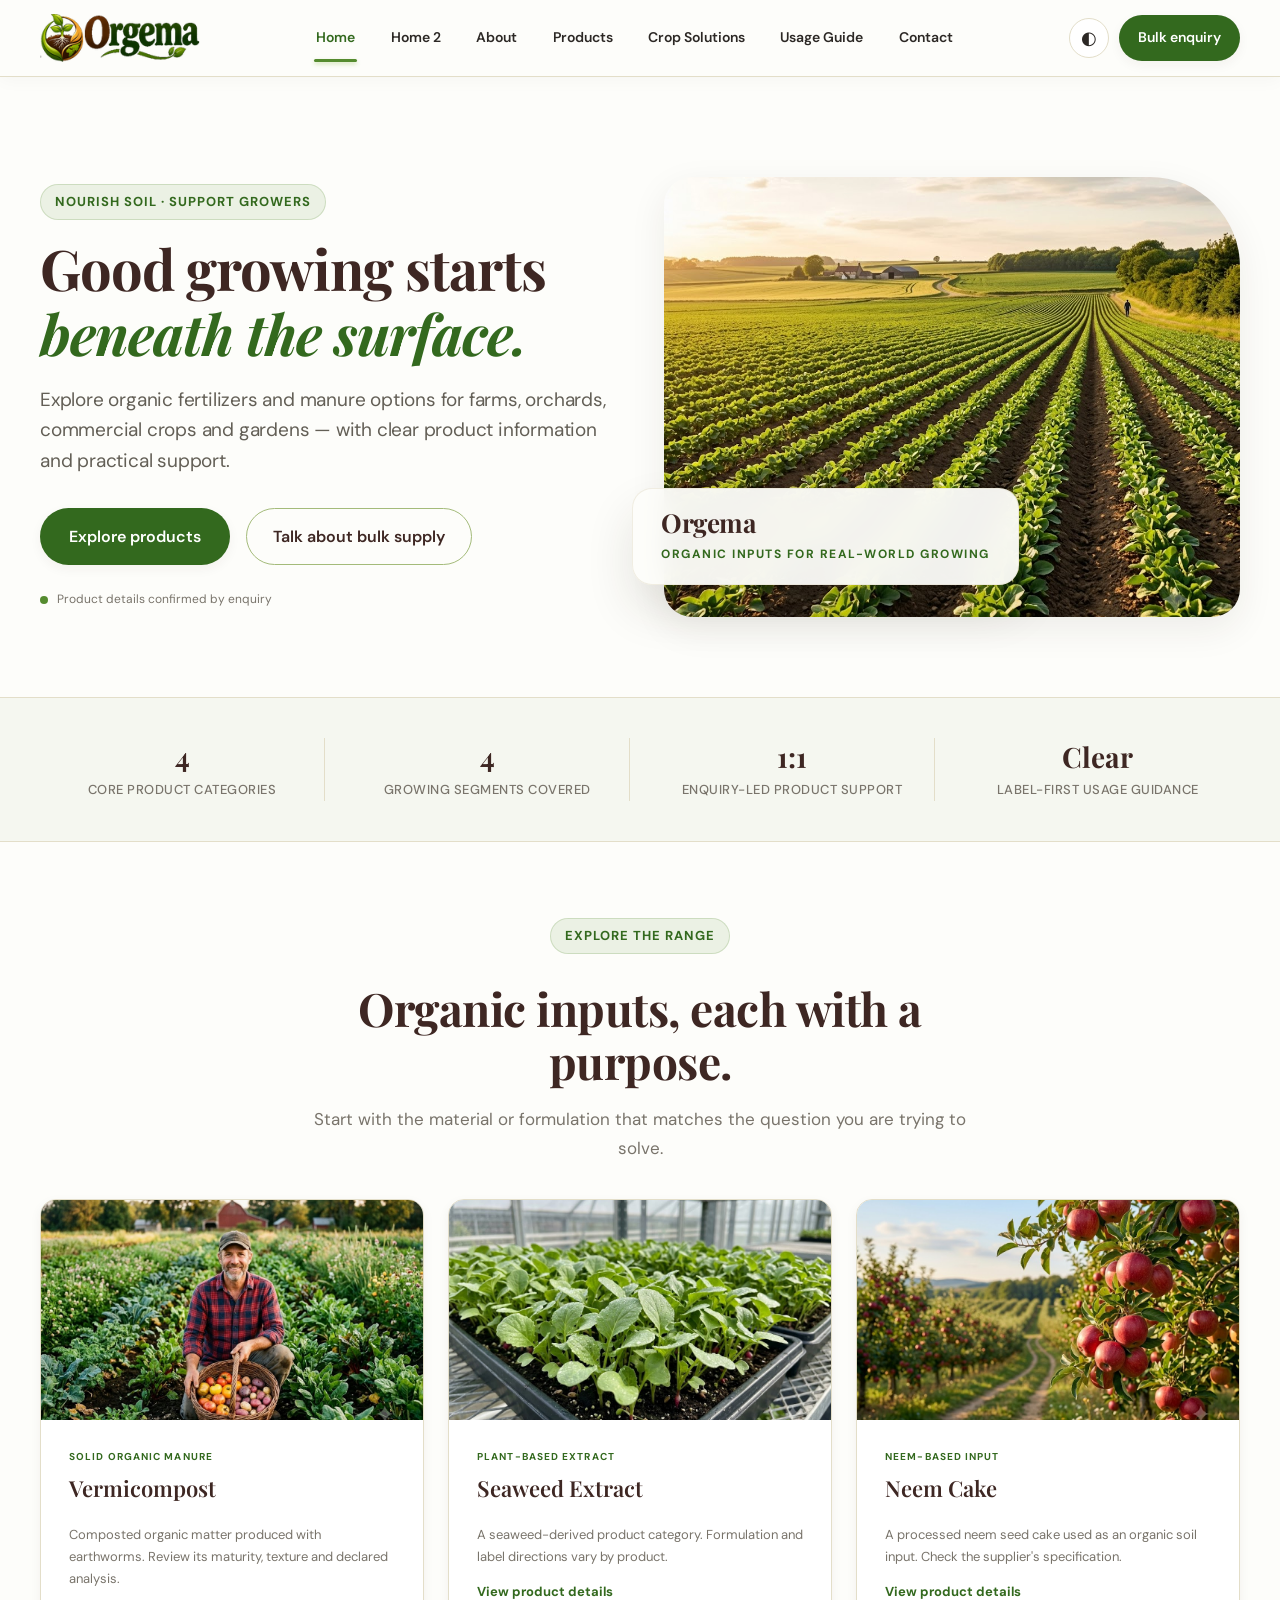
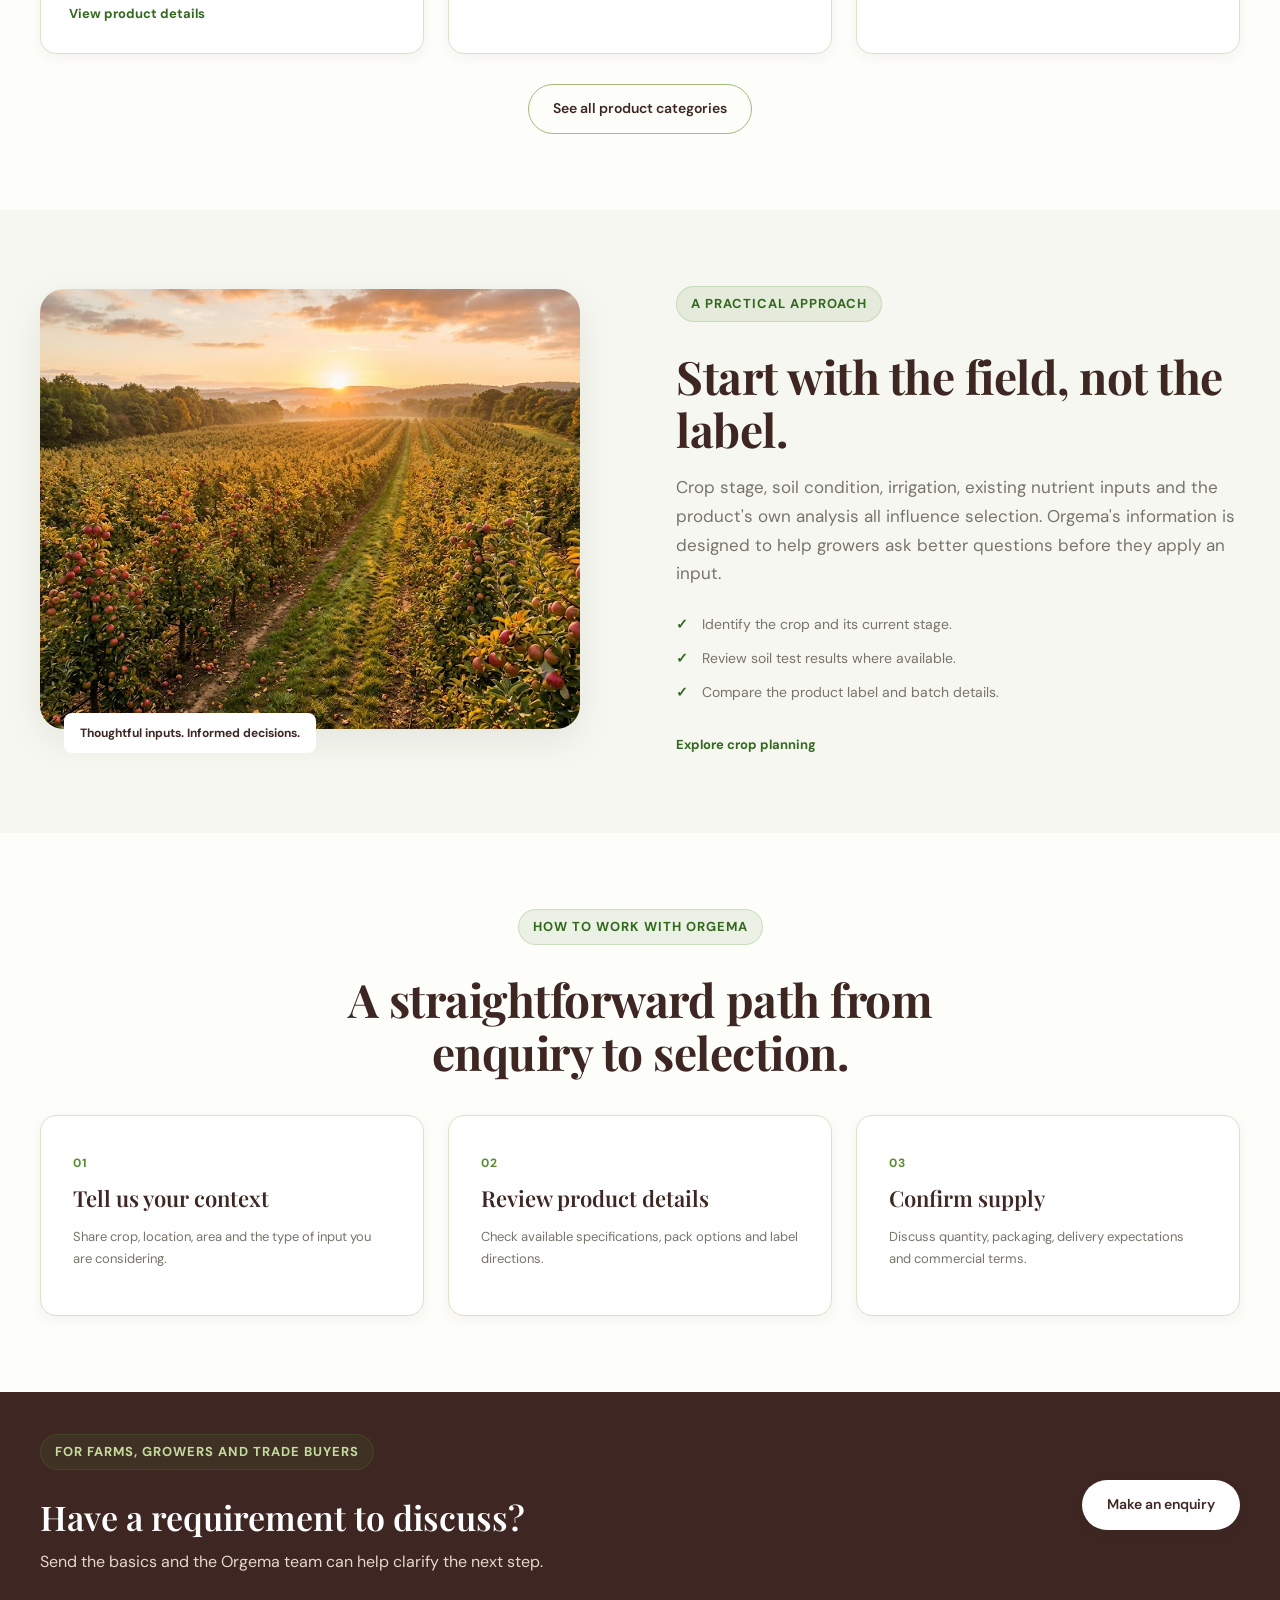
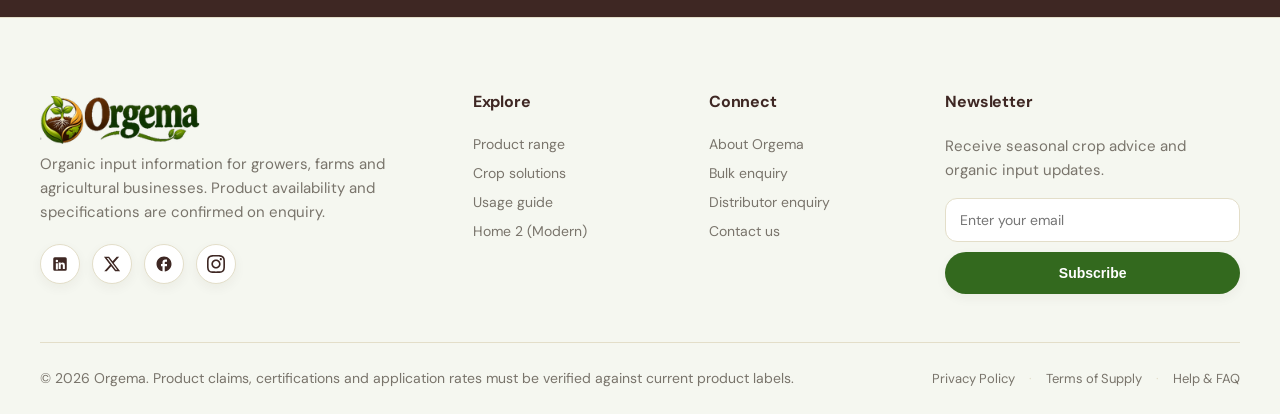
==== commit 8f9f1cb9: "thirsdpush" ====
--- a/index.html
+++ b/index.html
@@ -13,9 +13,6 @@
     <link rel="stylesheet" href="assets/css/style.css" />
     <script>
       (function () {
-        if (localStorage.getItem("orgema-dir") === "rtl") {
-          document.documentElement.setAttribute("dir", "rtl");
-        }
         if (localStorage.getItem("orgema-theme") === "dark") {
           document.documentElement.classList.add("dark");
         }
@@ -25,12 +22,13 @@
   <body>
     <header class="site-header">
       <div class="wrap nav">
-        <a class="brand" href="index.html"
-          ><img
+        <a class="brand" href="index.html" aria-label="Orgema Homepage">
+          <img
             src="assets/images/logo.png"
             alt="Orgema — Organic Fertilizers and Manure"
-            class="header-logo" /></a
-        ><button class="menu-toggle" aria-label="Open navigation" data-menu>
+            class="header-logo site-logo"
+          />
+        </a><button class="menu-toggle" aria-label="Open navigation" data-menu>
           ☰
         </button>
         <nav class="nav-links">
@@ -50,15 +48,8 @@
             title="Toggle theme"
           >
             ◐</button
-          ><button
-            class="rtl-toggle"
-            data-rtl
-            aria-label="Toggle text direction"
-            title="Switch to RTL"
-          >
-            ⇄ <span class="rtl-text">RTL</span></button
           ><a class="button button-green" href="contact.html#bulk"
-            >Bulk enquiry <span class="arrow-icon">↗</span></a
+            >Bulk enquiry</a
           >
         </div>
       </div>
@@ -71,7 +62,7 @@
         ><a class="" href="usage-guide.html">Usage Guide</a
         ><a class="" href="contact.html">Contact</a
         ><a class="mobile-cta button button-green" href="contact.html#bulk"
-          >Bulk enquiry <span class="arrow-icon">↗</span></a
+          >Bulk enquiry</a
         >
       </nav>
     </header>
@@ -88,7 +79,7 @@
             </p>
             <div class="button-row">
               <a class="button button-green" href="products.html"
-                >Explore products <span>↗</span></a
+                >Explore products</a
               ><a class="button button-outline" href="contact.html#bulk"
                 >Talk about bulk supply</a
               >
@@ -140,7 +131,7 @@
                   maturity, texture and declared analysis.
                 </p>
                 <a class="text-link" href="products.html#vermicompost"
-                  >View product details ↗</a
+                  >View product details</a
                 >
               </div>
             </article>
@@ -157,7 +148,7 @@
                   directions vary by product.
                 </p>
                 <a class="text-link" href="products.html#seaweed"
-                  >View product details ↗</a
+                  >View product details</a
                 >
               </div>
             </article>
@@ -174,7 +165,7 @@
                   Check the supplier's specification.
                 </p>
                 <a class="text-link" href="products.html#neem"
-                  >View product details ↗</a
+                  >View product details</a
                 >
               </div>
             </article>
@@ -211,7 +202,7 @@
               <li>Compare the product label and batch details.</li>
             </ul>
             <a class="text-link" href="crop-solutions.html"
-              >Explore crop planning ↗</a
+              >Explore crop planning</a
             >
           </div>
         </div>
@@ -261,7 +252,7 @@
             </p>
           </div>
           <a class="button button-light" href="contact.html#bulk"
-            >Make an enquiry ↗</a
+            >Make an enquiry</a
           >
         </div>
       </section>
@@ -269,17 +260,23 @@
     <footer class="footer">
       <div class="wrap footer-grid">
         <div>
-          <img src="assets/images/logo.png" alt="Orgema" class="footer-logo" />
+          <a class="footer-brand" href="index.html" aria-label="Orgema Homepage">
+            <img
+              src="assets/images/logo.png"
+              alt="Orgema — Organic Fertilizers and Manure"
+              class="footer-logo site-logo"
+            />
+          </a>
           <p>
             Organic input information for growers, farms and agricultural
             businesses. Product availability and specifications are confirmed on
             enquiry.
           </p>
           <div class="footer-socials">
-            <a href="#" aria-label="LinkedIn" class="social-icon">in</a>
-            <a href="#" aria-label="Twitter or X" class="social-icon">𝕏</a>
-            <a href="#" aria-label="Facebook" class="social-icon">f</a>
-            <a href="#" aria-label="Instagram" class="social-icon">ig</a>
+            <a href="https://linkedin.com" target="_blank" rel="noopener noreferrer" aria-label="LinkedIn" class="social-icon linkedin" title="LinkedIn"><svg width="18" height="18" viewBox="0 0 24 24" fill="currentColor"><path d="M19 3a2 2 0 0 1 2 2v14a2 2 0 0 1-2 2H5a2 2 0 0 1-2-2V5a2 2 0 0 1 2-2h14m-.5 15.5v-5.3a3.26 3.26 0 0 0-3.26-3.26c-.85 0-1.84.52-2.28 1.3v-1.11h-2.79v8.37h2.79v-4.93c0-.77.62-1.4 1.39-1.4a1.4 1.4 0 0 1 1.4 1.4v4.93h2.75M6.46 10.9v8.37H9.2V10.9H6.46M7.83 6.45a1.64 1.64 0 1 0 0 3.28 1.64 1.64 0 0 0 0-3.28Z"/></svg></a>
+            <a href="https://x.com" target="_blank" rel="noopener noreferrer" aria-label="Twitter / X" class="social-icon twitter" title="X (Twitter)"><svg width="16" height="16" viewBox="0 0 24 24" fill="currentColor"><path d="M18.244 2.25h3.308l-7.227 8.26 8.502 11.24H16.17l-5.214-6.817L4.99 21.75H1.68l7.73-8.835L1.254 2.25H8.08l4.713 6.231zm-1.161 17.52h1.833L7.084 4.126H5.117z"/></svg></a>
+            <a href="https://facebook.com" target="_blank" rel="noopener noreferrer" aria-label="Facebook" class="social-icon facebook" title="Facebook"><svg width="18" height="18" viewBox="0 0 24 24" fill="currentColor"><path d="M22 12c0-5.52-4.48-10-10-10S2 6.48 2 12c0 4.84 3.44 8.87 8 9.8V15H8v-3h2V9.5C10 7.57 11.57 6 13.5 6H16v3h-2c-.55 0-1 .45-1 1v2h3v3h-3v6.95C18.05 21.45 22 17.19 22 12Z"/></svg></a>
+            <a href="https://instagram.com" target="_blank" rel="noopener noreferrer" aria-label="Instagram" class="social-icon instagram" title="Instagram"><svg width="18" height="18" viewBox="0 0 24 24" fill="currentColor"><path d="M12 2.163c3.204 0 3.584.012 4.85.07 3.252.148 4.771 1.691 4.919 4.919.058 1.265.069 1.645.069 4.849 0 3.205-.012 3.584-.069 4.849-.149 3.225-1.664 4.771-4.919 4.919-1.266.058-1.644.07-4.85.07-3.204 0-3.584-.012-4.849-.07-3.26-.149-4.771-1.699-4.919-4.92-.058-1.265-.07-1.644-.07-4.849 0-3.204.013-3.583.07-4.849.149-3.227 1.664-4.771 4.919-4.919 1.266-.057 1.645-.069 4.849-.069zm0-2.163c-3.259 0-3.667.014-4.947.072-4.358.2-6.78 2.618-6.98 6.98-.059 1.281-.073 1.689-.073 4.948 0 3.259.014 3.668.072 4.948.2 4.358 2.618 6.78 6.98 6.98 1.281.058 1.689.072 4.948.072 3.259 0 3.668-.014 4.948-.072 4.354-.2 6.782-2.618 6.979-6.98.059-1.28.073-1.689.073-4.948 0-3.259-.014-3.667-.072-4.947-.196-4.354-2.617-6.78-6.979-6.98-1.281-.059-1.69-.073-4.949-.073zm0 5.838c-3.403 0-6.162 2.759-6.162 6.162s2.759 6.163 6.162 6.163 6.162-2.759 6.162-6.163c0-3.403-2.759-6.162-6.162-6.162zm0 10.162c-2.209 0-4-1.79-4-4 0-2.209 1.791-4 4-4s4 1.791 4 4c0 2.21-1.791 4-4 4zm6.406-11.845c-.796 0-1.441.645-1.441 1.44s.645 1.44 1.441 1.44c.795 0 1.439-.645 1.439-1.44s-.644-1.44-1.439-1.44z"/></svg></a>
           </div>
         </div>
         <div>
@@ -307,7 +304,7 @@
               aria-label="Email address"
             />
             <button type="submit" class="button button-green">
-              Subscribe <span class="arrow-icon">↗</span>
+              Subscribe
             </button>
           </form>
         </div>
--- a/assets/css/style.css
+++ b/assets/css/style.css
@@ -47,11 +47,10 @@
 .site-header {
   position: sticky;
   top: 0;
-  z-index: 20;
-  background: rgba(253, 253, 250, 0.88);
-  backdrop-filter: blur(16px);
+  z-index: 100;
+  background: var(--paper);
   border-bottom: 1px solid var(--line);
-  box-shadow: 0 4px 12px rgba(0, 0, 0, 0.02);
+  box-shadow: 0 4px 16px rgba(0, 0, 0, 0.03);
   transition: var(--transition);
 }
 .nav {
@@ -67,11 +66,14 @@
   flex-shrink: 0;
 }
 .brand img,
-.header-logo {
+.site-logo,
+.header-logo,
+.footer-logo {
   width: auto;
   height: 48px;
   max-width: 190px;
   object-fit: contain;
+  display: block;
   transition: var(--transition);
 }
 .nav-links {
@@ -908,11 +910,22 @@
   grid-template-columns: 2fr 1fr 1fr 1.5fr;
   gap: 40px;
 }
+.footer-brand {
+  display: inline-block;
+  margin-bottom: 18px;
+  transition: var(--transition);
+}
+.footer-brand:hover {
+  opacity: 0.88;
+  transform: translateY(-1px);
+}
 .footer-logo {
-  height: 36px;
+  height: 48px;
   width: auto;
-  max-width: 200px;
-  margin-bottom: 18px;
+  max-width: 190px;
+  object-fit: contain;
+  margin-bottom: 0;
+  display: block;
 }
 .footer p {
   font-size: 15px;
@@ -924,29 +937,64 @@
 }
 .footer-socials {
   display: flex;
+  align-items: center;
   gap: 12px;
-  margin-top: 18px;
+  margin-top: 20px;
 }
 .social-icon {
-  width: 36px;
-  height: 36px;
+  width: 40px;
+  height: 40px;
   border-radius: 50%;
   background: var(--card);
   border: 1px solid var(--line);
   display: inline-flex;
   align-items: center;
   justify-content: center;
-  font-size: 13px;
-  font-weight: 700;
-  color: var(--soil);
-  transition: var(--transition);
+  color: var(--soil);
+  transition: var(--transition);
+  box-shadow: var(--shadow-sm);
+  text-decoration: none;
+}
+.social-icon svg {
+  width: 18px;
+  height: 18px;
+  display: block;
+  transition: transform var(--transition);
 }
 .social-icon:hover {
-  background: var(--leaf-dark);
-  color: #fff;
-  border-color: var(--leaf-dark);
-  transform: translateY(-2px);
-  box-shadow: var(--shadow-sm);
+  transform: translateY(-3px);
+}
+.social-icon:hover svg {
+  transform: scale(1.12);
+}
+.social-icon.linkedin:hover {
+  background: #0a66c2;
+  border-color: #0a66c2;
+  color: #ffffff;
+  box-shadow: 0 6px 16px rgba(10, 102, 194, 0.35);
+}
+.social-icon.twitter:hover {
+  background: #000000;
+  border-color: #000000;
+  color: #ffffff;
+  box-shadow: 0 6px 16px rgba(0, 0, 0, 0.35);
+}
+.dark .social-icon.twitter:hover {
+  background: #ffffff;
+  border-color: #ffffff;
+  color: #000000;
+}
+.social-icon.facebook:hover {
+  background: #1877f2;
+  border-color: #1877f2;
+  color: #ffffff;
+  box-shadow: 0 6px 16px rgba(24, 119, 242, 0.35);
+}
+.social-icon.instagram:hover {
+  background: radial-gradient(circle at 30% 107%, #fdf497 0%, #fdf497 5%, #fd5949 45%, #d6249f 60%, #285aeb 90%);
+  border-color: transparent;
+  color: #ffffff;
+  box-shadow: 0 6px 16px rgba(214, 36, 159, 0.35);
 }
 .footer h4 {
   color: var(--soil);
@@ -1036,10 +1084,12 @@
   --shadow-lg: 0 24px 48px rgba(0, 0, 0, 0.6);
 }
 .dark .site-header {
-  background: rgba(22, 21, 19, 0.85);
-  box-shadow: 0 4px 12px rgba(0, 0, 0, 0.2);
+  background: var(--paper);
+  border-bottom: 1px solid var(--line);
+  box-shadow: 0 4px 16px rgba(0, 0, 0, 0.4);
 }
 .dark .brand img,
+.dark .site-logo,
 .dark .header-logo,
 .dark .footer-logo {
   filter: drop-shadow(0 0 1px rgba(255, 255, 255, 0.45)) brightness(1.08);
@@ -1207,7 +1257,9 @@
     min-height: 64px;
   }
   .brand img,
-  .header-logo {
+  .site-logo,
+  .header-logo,
+  .footer-logo {
     height: 40px;
     max-width: 160px;
   }
@@ -1354,7 +1406,9 @@
 }
 @media (max-width: 480px) {
   .brand img,
-  .header-logo {
+  .site-logo,
+  .header-logo,
+  .footer-logo {
     height: 34px;
     max-width: 140px;
   }
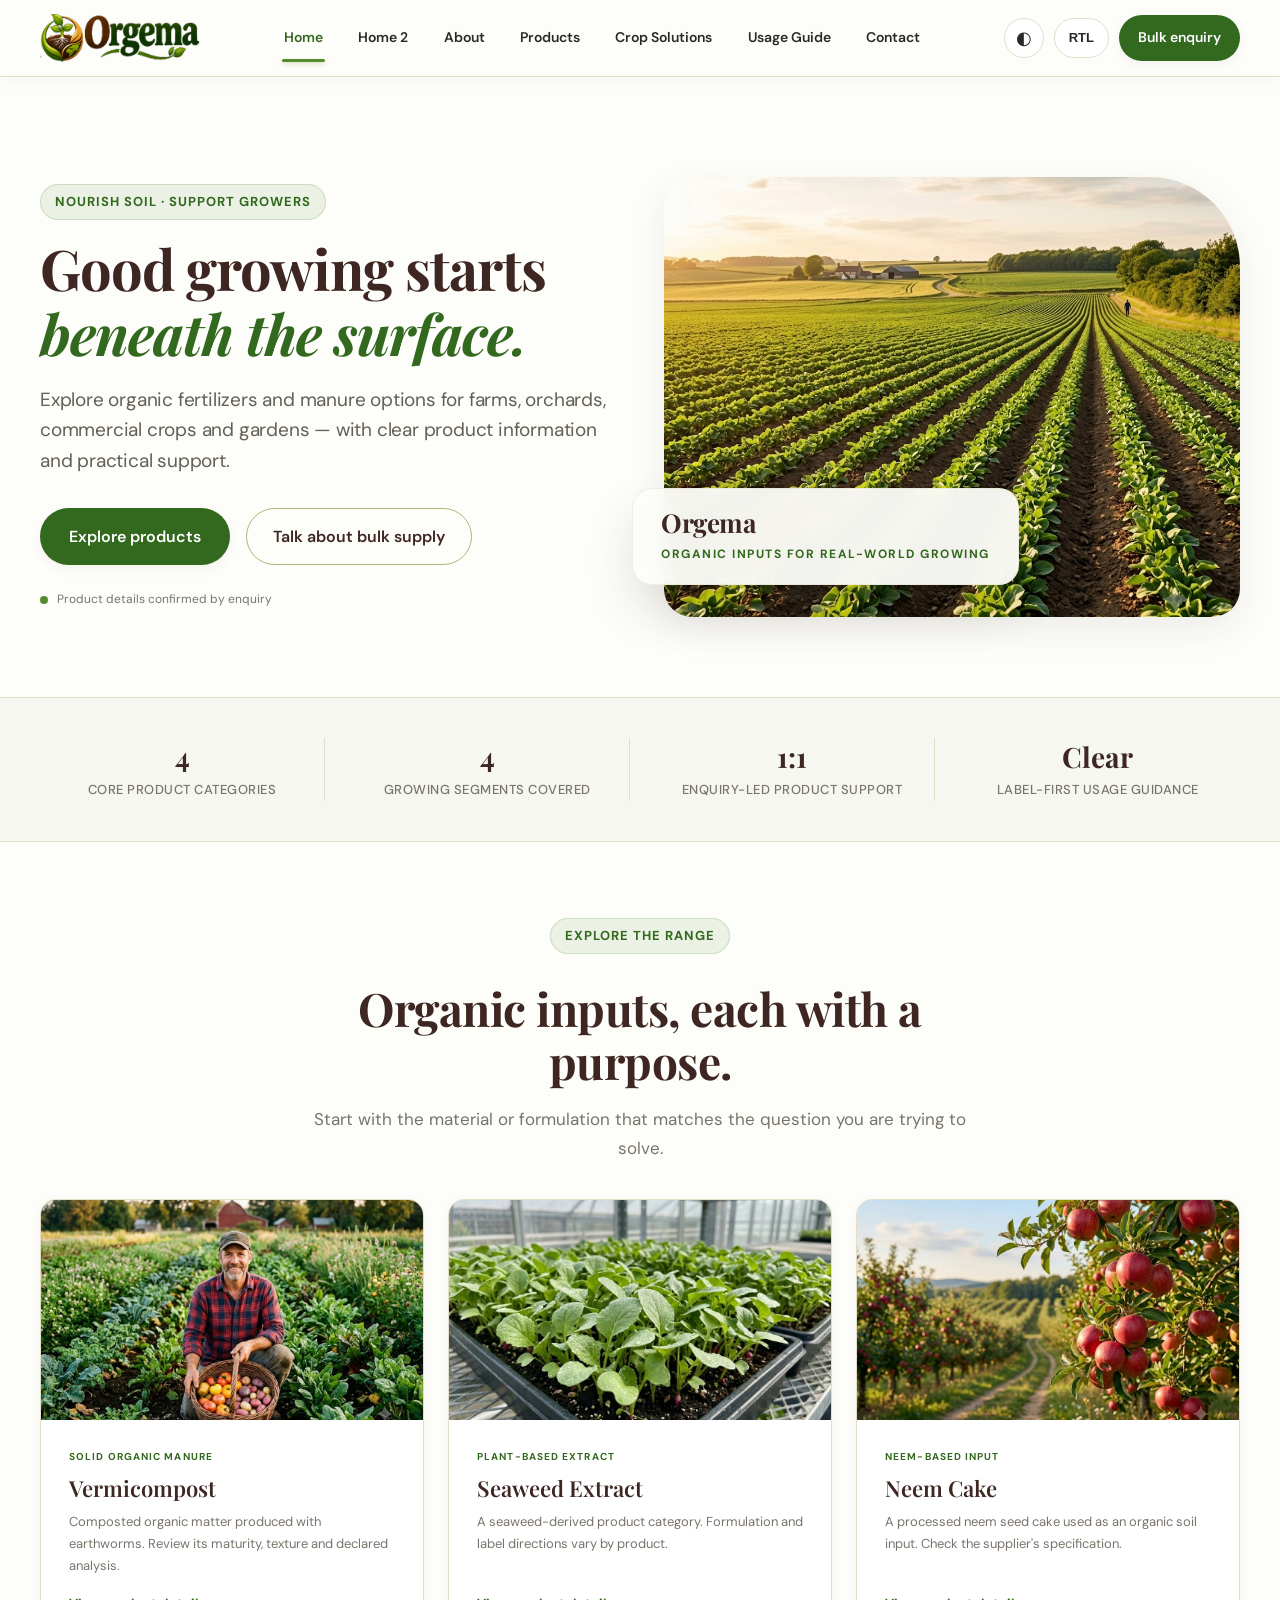
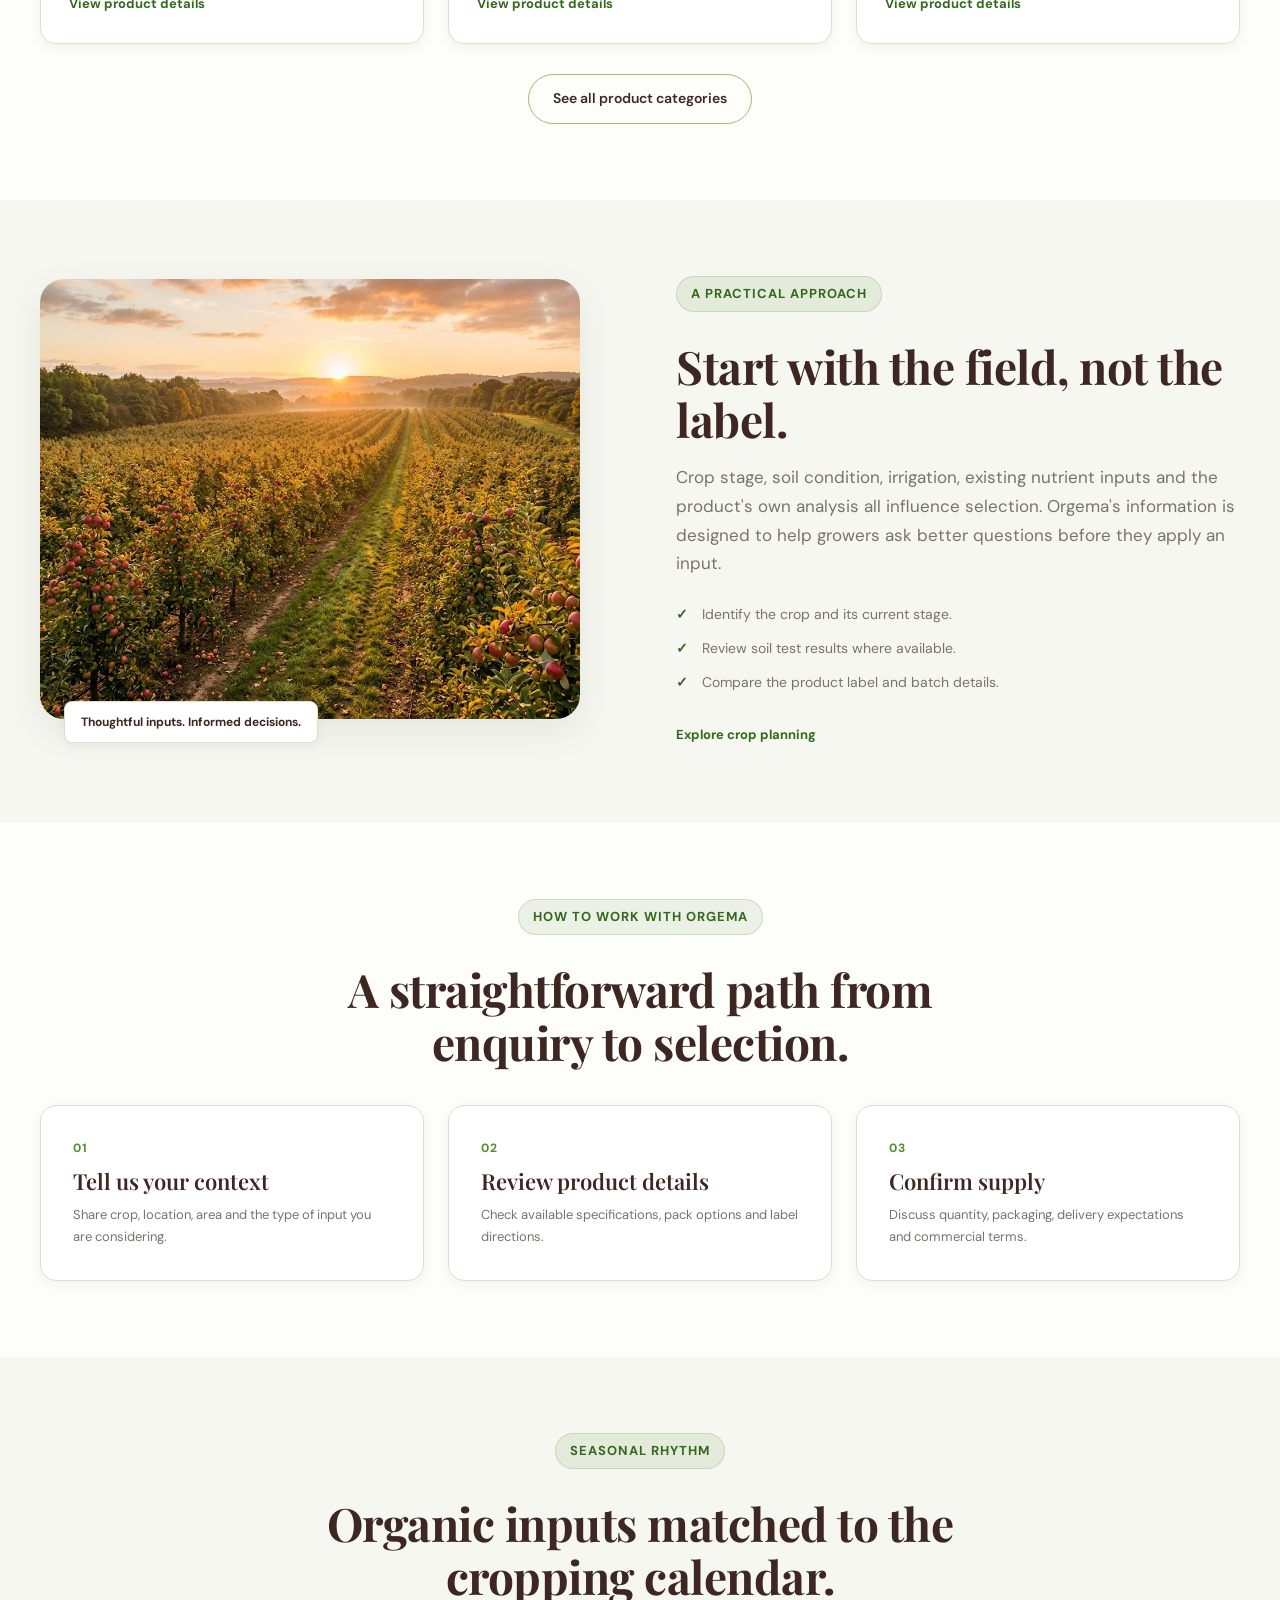
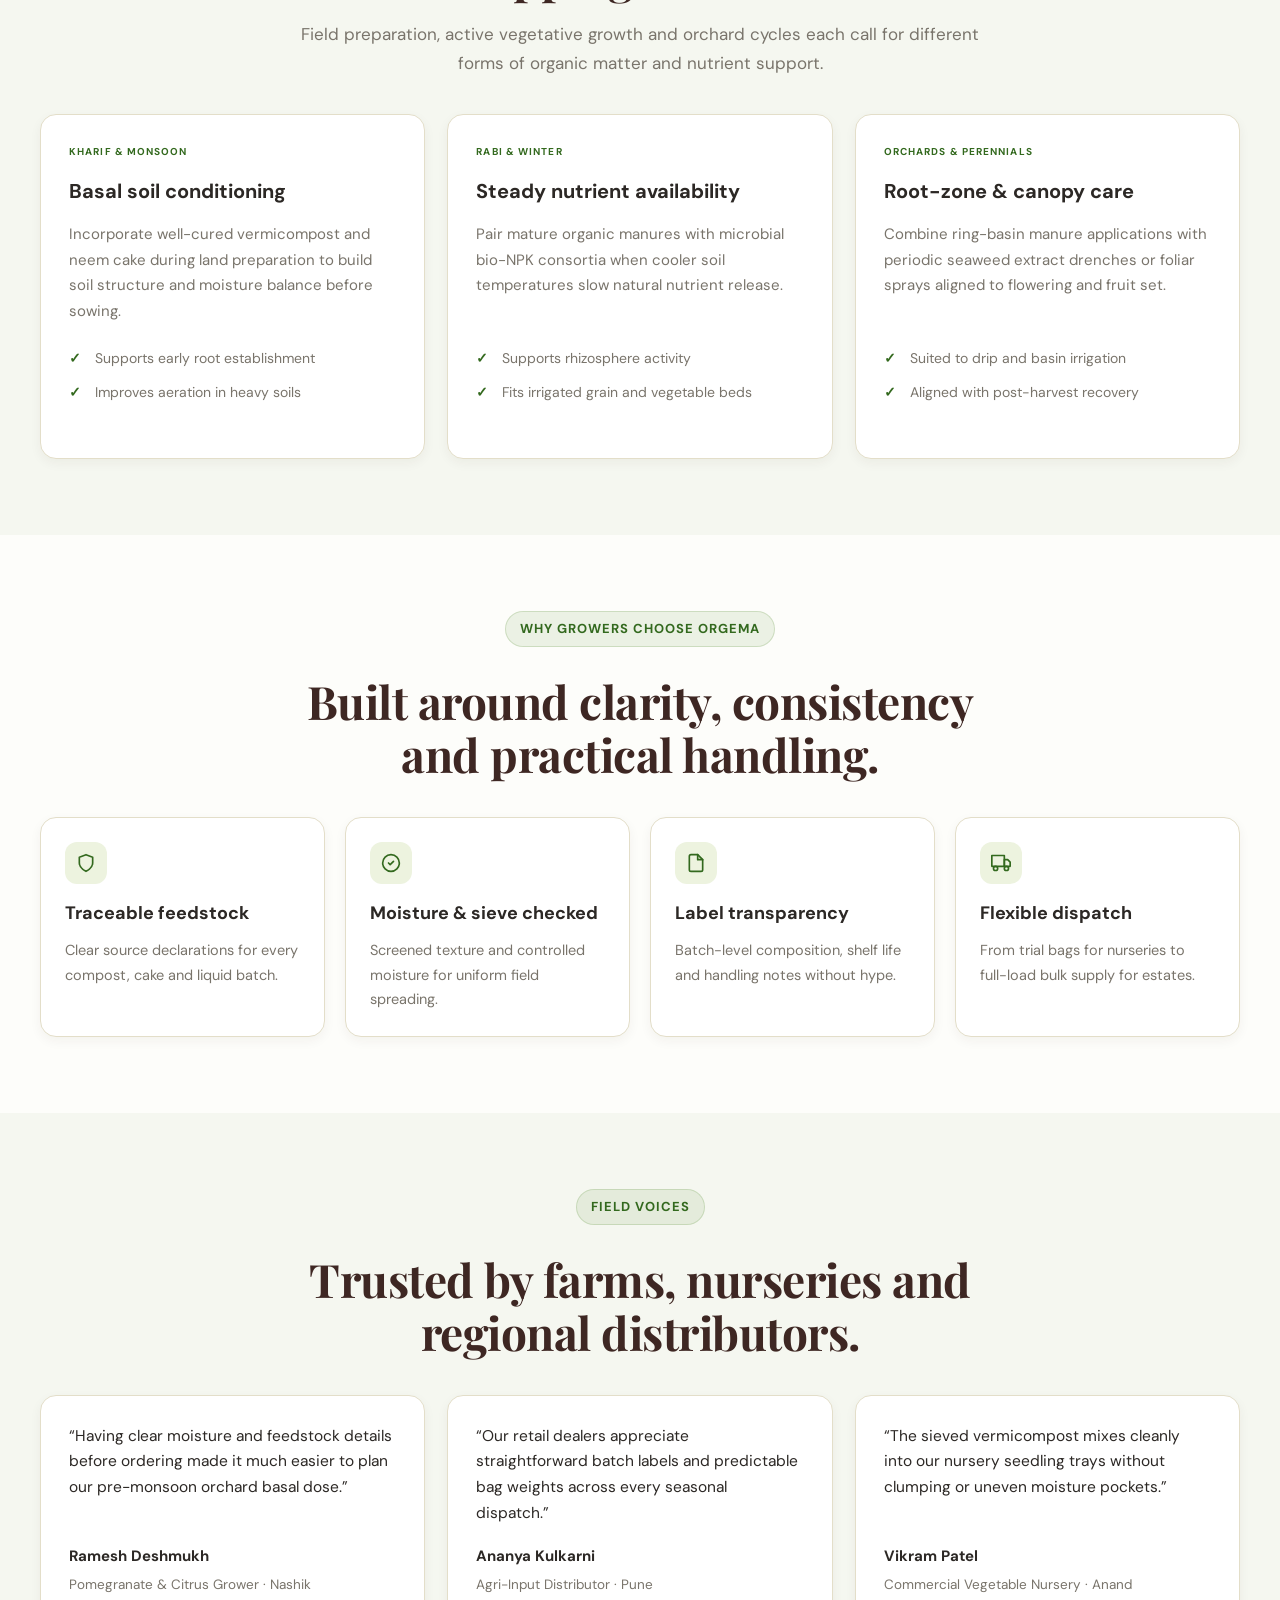
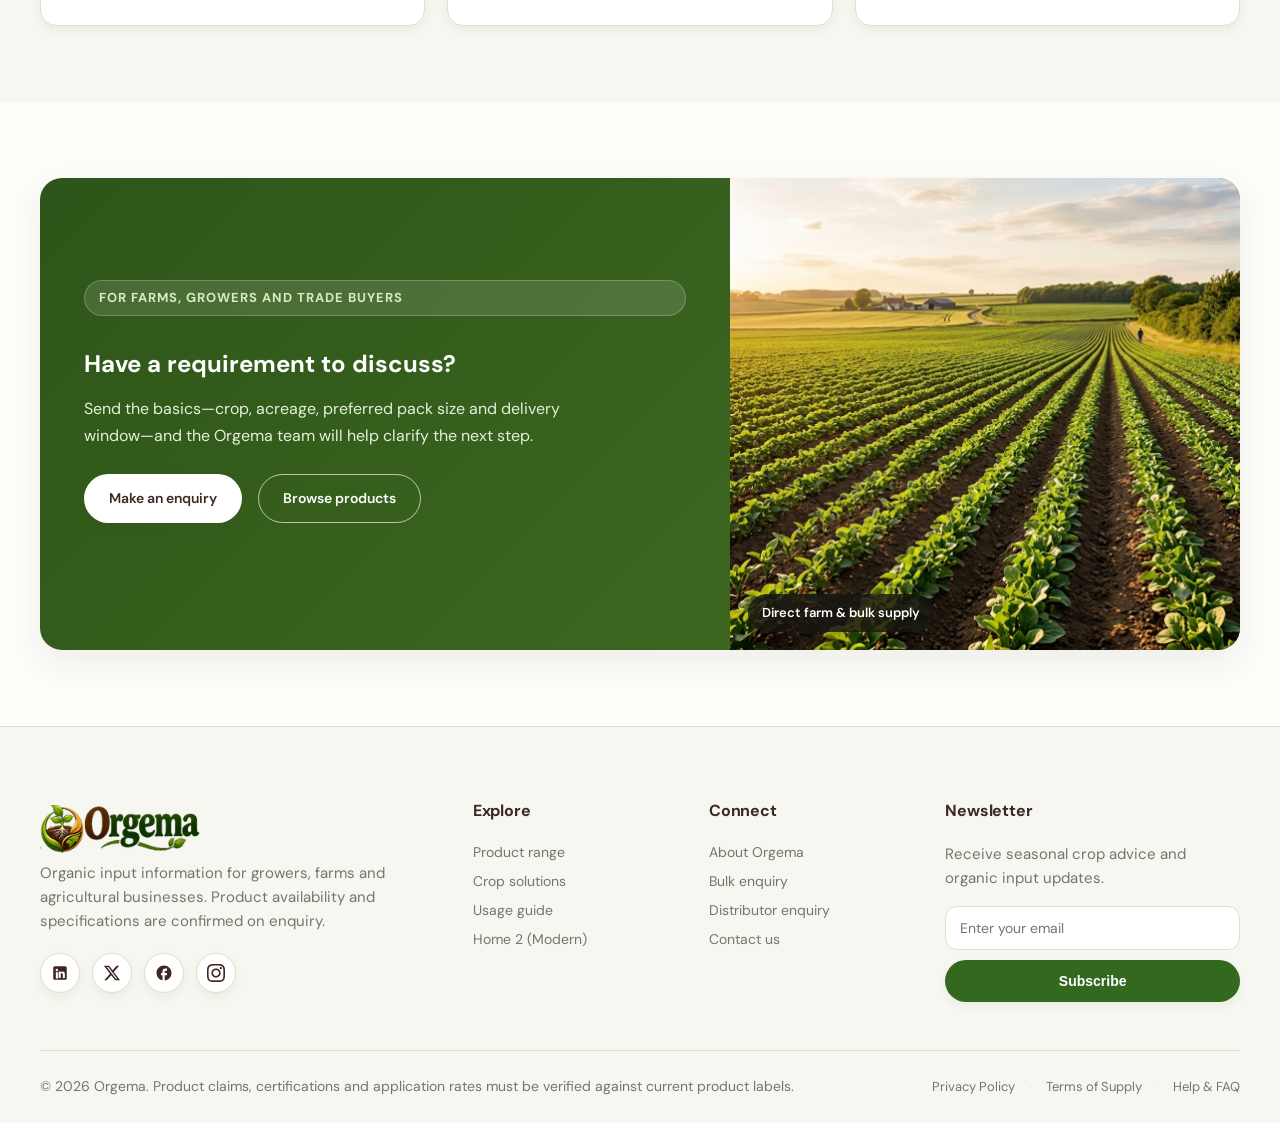
==== commit bcd910a8: "firstcommit" ====
--- a/index.html
+++ b/index.html
@@ -9,10 +9,13 @@
     />
     <meta name="theme-color" content="#fbfbf7" />
     <title>Organic soil inputs for considered growing | Orgema</title>
-    <link rel="icon" href="assets/images/logo.png" type="image/png" />
+    <link rel="icon" href="assets/images/favicon.png" type="image/png" />
     <link rel="stylesheet" href="assets/css/style.css" />
     <script>
       (function () {
+        if (localStorage.getItem("orgema-dir") === "rtl") {
+          document.documentElement.setAttribute("dir", "rtl");
+        }
         if (localStorage.getItem("orgema-theme") === "dark") {
           document.documentElement.classList.add("dark");
         }
@@ -48,7 +51,8 @@
             title="Toggle theme"
           >
             ◐</button
-          ><a class="button button-green" href="contact.html#bulk"
+          >
+          <button class="rtl-toggle" data-rtl type="button" aria-label="Toggle text direction" title="Switch to RTL">RTL</button><a class="button button-green" href="contact.html#bulk"
             >Bulk enquiry</a
           >
         </div>
@@ -64,6 +68,10 @@
         ><a class="mobile-cta button button-green" href="contact.html#bulk"
           >Bulk enquiry</a
         >
+        <div class="mobile-tools">
+          <button type="button" class="mobile-tool" data-theme aria-label="Toggle colour theme">◐</button>
+          <button type="button" class="mobile-tool" data-rtl aria-label="Toggle text direction">RTL</button>
+        </div>
       </nav>
     </header>
     <main>
@@ -241,19 +249,163 @@
           </div>
         </div>
       </section>
-      <section class="closing-banner">
-        <div class="wrap closing-inner">
-          <div>
-            <span class="kicker">For farms, growers and trade buyers</span>
-            <h2>Have a requirement to discuss?</h2>
+      <section class="section section-tint">
+        <div class="wrap">
+          <div class="section-intro">
+            <span class="kicker">Seasonal rhythm</span>
+            <h2>Organic inputs matched to the cropping calendar.</h2>
             <p>
-              Send the basics and the Orgema team can help clarify the next
-              step.
+              Field preparation, active vegetative growth and orchard cycles each
+              call for different forms of organic matter and nutrient support.
             </p>
           </div>
-          <a class="button button-light" href="contact.html#bulk"
-            >Make an enquiry</a
-          >
+          <div class="info-cards-3">
+            <article class="info-card">
+              <span class="tag">Kharif &amp; Monsoon</span>
+              <h3>Basal soil conditioning</h3>
+              <p>
+                Incorporate well-cured vermicompost and neem cake during land
+                preparation to build soil structure and moisture balance before
+                sowing.
+              </p>
+              <ul class="check-list">
+                <li>Supports early root establishment</li>
+                <li>Improves aeration in heavy soils</li>
+              </ul>
+            </article>
+            <article class="info-card">
+              <span class="tag">Rabi &amp; Winter</span>
+              <h3>Steady nutrient availability</h3>
+              <p>
+                Pair mature organic manures with microbial bio-NPK consortia
+                when cooler soil temperatures slow natural nutrient release.
+              </p>
+              <ul class="check-list">
+                <li>Supports rhizosphere activity</li>
+                <li>Fits irrigated grain and vegetable beds</li>
+              </ul>
+            </article>
+            <article class="info-card">
+              <span class="tag">Orchards &amp; Perennials</span>
+              <h3>Root-zone &amp; canopy care</h3>
+              <p>
+                Combine ring-basin manure applications with periodic seaweed
+                extract drenches or foliar sprays aligned to flowering and
+                fruit set.
+              </p>
+              <ul class="check-list">
+                <li>Suited to drip and basin irrigation</li>
+                <li>Aligned with post-harvest recovery</li>
+              </ul>
+            </article>
+          </div>
+        </div>
+      </section>
+      <section class="section">
+        <div class="wrap">
+          <div class="section-intro">
+            <span class="kicker">Why growers choose Orgema</span>
+            <h2>Built around clarity, consistency and practical handling.</h2>
+          </div>
+          <div class="pillars-grid-4">
+            <article class="pillar-box">
+              <span class="pillar-icon" aria-hidden="true">
+                <svg width="20" height="20" viewBox="0 0 24 24" fill="none" stroke="currentColor" stroke-width="2" stroke-linecap="round" stroke-linejoin="round"><path d="M12 22s8-4 8-10V5l-8-3-8 3v7c0 6 8 10 8 10z"/></svg>
+              </span>
+              <h3>Traceable feedstock</h3>
+              <p>Clear source declarations for every compost, cake and liquid batch.</p>
+            </article>
+            <article class="pillar-box">
+              <span class="pillar-icon" aria-hidden="true">
+                <svg width="20" height="20" viewBox="0 0 24 24" fill="none" stroke="currentColor" stroke-width="2" stroke-linecap="round" stroke-linejoin="round"><circle cx="12" cy="12" r="10"/><path d="m9 12 2 2 4-4"/></svg>
+              </span>
+              <h3>Moisture &amp; sieve checked</h3>
+              <p>Screened texture and controlled moisture for uniform field spreading.</p>
+            </article>
+            <article class="pillar-box">
+              <span class="pillar-icon" aria-hidden="true">
+                <svg width="20" height="20" viewBox="0 0 24 24" fill="none" stroke="currentColor" stroke-width="2" stroke-linecap="round" stroke-linejoin="round"><path d="M14 2H6a2 2 0 0 0-2 2v16a2 2 0 0 0 2 2h12a2 2 0 0 0 2-2V8z"/><polyline points="14 2 14 8 20 8"/></svg>
+              </span>
+              <h3>Label transparency</h3>
+              <p>Batch-level composition, shelf life and handling notes without hype.</p>
+            </article>
+            <article class="pillar-box">
+              <span class="pillar-icon" aria-hidden="true">
+                <svg width="20" height="20" viewBox="0 0 24 24" fill="none" stroke="currentColor" stroke-width="2" stroke-linecap="round" stroke-linejoin="round"><rect x="1" y="3" width="15" height="13"/><polygon points="16 8 20 8 23 11 23 16 16 16 16 8"/><circle cx="5.5" cy="18.5" r="2.5"/><circle cx="18.5" cy="18.5" r="2.5"/></svg>
+              </span>
+              <h3>Flexible dispatch</h3>
+              <p>From trial bags for nurseries to full-load bulk supply for estates.</p>
+            </article>
+          </div>
+        </div>
+      </section>
+      <section class="section section-tint">
+        <div class="wrap">
+          <div class="section-intro">
+            <span class="kicker">Field voices</span>
+            <h2>Trusted by farms, nurseries and regional distributors.</h2>
+          </div>
+          <div class="quotes-grid">
+            <article class="quote-card">
+              <p class="quote-text">
+                “Having clear moisture and feedstock details before ordering made
+                it much easier to plan our pre-monsoon orchard basal dose.”
+              </p>
+              <div class="quote-meta">
+                <strong>Ramesh Deshmukh</strong>
+                <span>Pomegranate &amp; Citrus Grower · Nashik</span>
+              </div>
+            </article>
+            <article class="quote-card">
+              <p class="quote-text">
+                “Our retail dealers appreciate straightforward batch labels and
+                predictable bag weights across every seasonal dispatch.”
+              </p>
+              <div class="quote-meta">
+                <strong>Ananya Kulkarni</strong>
+                <span>Agri-Input Distributor · Pune</span>
+              </div>
+            </article>
+            <article class="quote-card">
+              <p class="quote-text">
+                “The sieved vermicompost mixes cleanly into our nursery seedling
+                trays without clumping or uneven moisture pockets.”
+              </p>
+              <div class="quote-meta">
+                <strong>Vikram Patel</strong>
+                <span>Commercial Vegetable Nursery · Anand</span>
+              </div>
+            </article>
+          </div>
+        </div>
+      </section>
+      <section class="section">
+        <div class="wrap">
+          <div class="cta-split-card">
+            <div class="cta-split-body">
+              <span class="kicker">For farms, growers and trade buyers</span>
+              <h2>Have a requirement to discuss?</h2>
+              <p>
+                Send the basics—crop, acreage, preferred pack size and delivery
+                window—and the Orgema team will help clarify the next step.
+              </p>
+              <div class="button-row">
+                <a class="button button-light" href="contact.html#bulk"
+                  >Make an enquiry</a
+                >
+                <a class="button button-outline-light" href="products.html"
+                  >Browse products</a
+                >
+              </div>
+            </div>
+            <div class="cta-split-media">
+              <img
+                src="assets/images/farmer-field.jpg"
+                alt="Farmer inspecting healthy organic crop rows"
+              />
+              <span class="cta-media-badge">Direct farm &amp; bulk supply</span>
+            </div>
+          </div>
         </div>
       </section>
     </main>
@@ -320,6 +472,12 @@
         </div>
       </div>
     </footer>
+    <button class="back-to-top" id="backToTop" aria-label="Back to top" title="Back to top">
+      <svg width="20" height="20" viewBox="0 0 24 24" fill="none" stroke="currentColor" stroke-width="2.5"
+        stroke-linecap="round" stroke-linejoin="round">
+        <polyline points="18 15 12 9 6 15"></polyline>
+      </svg>
+    </button>
     <script src="assets/js/main.js"></script>
   </body>
 </html>
--- a/assets/css/style.css
+++ b/assets/css/style.css
@@ -533,12 +533,14 @@
   position: absolute;
   bottom: 0;
   left: 24px;
-  background: #fff;
+  background: var(--card);
+  border: 1px solid var(--line);
   padding: 10px 16px;
   border-radius: 8px;
   font-size: 12px;
   color: var(--soil);
   font-weight: 700;
+  box-shadow: var(--shadow-sm);
 }
 .check-list {
   list-style: none;
@@ -816,14 +818,22 @@
   display: grid;
   grid-template-columns: 0.85fr 1.15fr;
   gap: 48px;
-  align-items: start;
+  align-items: stretch;
+}
+.contact-aside {
+  display: flex;
+  flex-direction: column;
+}
+.contact-aside > p {
+  color: var(--muted);
+  margin-bottom: 0;
 }
 .contact-photo img {
   height: 230px;
   width: 100%;
   object-fit: cover;
   border-radius: 18px;
-  margin: 25px 0;
+  margin: 24px 0;
 }
 .contact-note {
   padding: 18px;
@@ -834,6 +844,128 @@
   font-size: 13px;
   color: var(--muted);
   margin-bottom: 0;
+}
+.contact-details-card {
+  background: var(--card);
+  border: 1px solid var(--line);
+  border-radius: 20px;
+  padding: 28px;
+  box-shadow: var(--shadow-sm);
+  flex: 1;
+  display: flex;
+  flex-direction: column;
+}
+.contact-details-card h3 {
+  font: 600 20px "Playfair Display", Georgia, serif;
+  color: var(--soil);
+  margin: 0 0 20px;
+}
+.contact-info-list {
+  display: grid;
+  gap: 18px;
+  margin-bottom: 24px;
+}
+.contact-info-item {
+  display: flex;
+  align-items: flex-start;
+  gap: 14px;
+}
+.contact-info-icon {
+  width: 40px;
+  height: 40px;
+  margin-top: 2px;
+  border-radius: 10px;
+  background: var(--tint);
+  border: 1px solid var(--line);
+  color: var(--leaf-dark);
+  display: inline-flex;
+  align-items: center;
+  justify-content: center;
+  flex-shrink: 0;
+}
+.contact-info-icon svg {
+  width: 18px;
+  height: 18px;
+  display: block;
+}
+.contact-info-item b {
+  display: block;
+  font-size: 13px;
+  color: var(--soil);
+  margin-bottom: 2px;
+}
+.contact-info-item > div span,
+.contact-info-item > div a {
+  display: block;
+  font-size: 14px;
+  color: var(--muted);
+  line-height: 1.5;
+}
+.contact-info-item > div a:hover {
+  color: var(--leaf-dark);
+}
+.contact-socials-wrap {
+  margin-top: auto;
+  padding-top: 20px;
+  border-top: 1px solid var(--line);
+  display: flex;
+  align-items: center;
+  justify-content: space-between;
+  gap: 12px;
+  flex-wrap: wrap;
+}
+.contact-socials-wrap > span {
+  font-size: 13px;
+  font-weight: 700;
+  color: var(--soil);
+}
+.contact-socials-wrap .footer-socials {
+  margin-top: 0;
+}
+.map-card {
+  background: var(--card);
+  border: 1px solid var(--line);
+  border-radius: 24px;
+  overflow: hidden;
+  box-shadow: var(--shadow);
+}
+.map-frame {
+  width: 100%;
+  height: 380px;
+  border: 0;
+  display: block;
+}
+.dark .map-frame {
+  filter: invert(90%) hue-rotate(180deg) brightness(0.95) contrast(90%);
+}
+.map-meta-bar {
+  display: grid;
+  grid-template-columns: repeat(3, 1fr);
+  gap: 20px;
+  padding: 24px 28px;
+  background: var(--card);
+  border-top: 1px solid var(--line);
+}
+.map-meta-bar > div b {
+  display: block;
+  font-size: 14px;
+  color: var(--soil);
+  margin-bottom: 4px;
+}
+.map-meta-bar > div span {
+  font-size: 13px;
+  color: var(--muted);
+  line-height: 1.5;
+}
+@media (max-width: 760px) {
+  .map-meta-bar {
+    grid-template-columns: 1fr;
+    gap: 14px;
+    padding: 20px;
+  }
+  .map-frame {
+    height: 280px;
+  }
 }
 .form-card {
   background: var(--card);
@@ -852,7 +984,7 @@
 }
 .form {
   display: grid;
-  gap: 20px;
+  gap: 16px;
 }
 .form label {
   display: grid;
@@ -865,7 +997,7 @@
 .form select,
 .form textarea {
   width: 100%;
-  padding: 14px 16px;
+  padding: 12px 16px;
   border: 1px solid var(--line);
   border-radius: 12px;
   background: var(--paper);
@@ -883,7 +1015,7 @@
   box-shadow: 0 0 0 3px rgba(101, 163, 13, 0.1);
 }
 .form textarea {
-  min-height: 120px;
+  min-height: 86px;
   resize: vertical;
 }
 .form-two {
@@ -1127,6 +1259,61 @@
 .dark .contact-note {
   background: #252d1c;
 }
+.dark .kicker {
+  color: var(--leaf);
+  background: rgba(140, 198, 63, 0.12);
+  border-color: rgba(140, 198, 63, 0.25);
+}
+.dark .hero-copy > p,
+.dark .page-hero p,
+.dark .hero-centered .lead-text {
+  color: var(--muted);
+}
+.dark .image-caption {
+  background: var(--card);
+  color: var(--soil);
+  border-color: var(--line);
+  box-shadow: var(--shadow);
+}
+.dark .closing-banner {
+  background: #27221d;
+  border-top: 1px solid var(--line);
+  border-bottom: 1px solid var(--line);
+}
+.dark .closing-banner h2 {
+  color: #f2efe9;
+}
+.dark .closing-inner p {
+  color: #d3cdc3;
+}
+.dark .closing-banner .kicker {
+  color: #b7d982;
+  background: rgba(140, 198, 63, 0.14);
+  border-color: rgba(140, 198, 63, 0.28);
+}
+.dark .button-light {
+  background: #f2efe9;
+  color: #161513;
+}
+.dark .button-light:hover {
+  background: #ffffff;
+  color: #100f0d;
+}
+.dark .stats-premium {
+  background: #23201b;
+  border: 1px solid var(--line);
+  color: var(--ink);
+}
+.dark .stats-grid h3 {
+  color: var(--leaf);
+}
+.dark .stats-grid p {
+  color: var(--muted);
+}
+.dark .icon-disc {
+  background: #2c3522;
+  color: var(--leaf);
+}
 
 /* --- Premium Layout (Home 2) --- */
 .hero-centered {
@@ -1252,6 +1439,103 @@
   box-shadow: var(--shadow);
 }
 
+.mobile-tools {
+  display: none;
+}
+.mobile-tool {
+  flex: 0 0 auto;
+  height: 36px;
+  padding: 0 14px;
+  border: 1px solid var(--line);
+  background: var(--card);
+  color: var(--ink);
+  border-radius: 999px;
+  font: 600 13px "DM Sans", sans-serif;
+  cursor: pointer;
+  white-space: nowrap;
+  display: inline-flex;
+  align-items: center;
+  justify-content: center;
+  transition: var(--transition);
+}
+.mobile-tool[data-theme] {
+  width: 36px;
+  padding: 0;
+  border-radius: 50%;
+  font-size: 16px;
+}
+.mobile-tool:hover,
+.mobile-tool.active {
+  background: var(--tint);
+  border-color: var(--leaf-dark);
+  color: var(--leaf-dark);
+}
+
+/* Hamburger menu: active from 1100px down to 300px */
+@media (max-width: 1100px) {
+  .nav-actions .theme-toggle,
+  .nav-actions .rtl-toggle {
+    display: none;
+  }
+  .mobile-nav.open .mobile-tools {
+    order: 1;
+    display: flex;
+    align-items: center;
+    flex-wrap: wrap;
+    gap: 10px;
+    padding: 6px 9px;
+    border-top: 1px solid var(--line);
+  }
+  .mobile-nav .mobile-tools .mobile-tool {
+    border: 1px solid var(--line);
+  }
+  .mobile-nav .mobile-cta {
+    order: 2;
+  }
+  .nav-links,
+  .nav-actions .button {
+    display: none !important;
+  }
+  .menu-toggle {
+    display: inline-flex !important;
+    order: 3;
+  }
+  .nav-actions {
+    order: 2;
+    margin-left: auto;
+  }
+  .nav {
+    gap: 12px;
+  }
+  .mobile-nav.open {
+    display: grid;
+    padding: 10px 4% 18px;
+    grid-template-columns: repeat(2, 1fr);
+    gap: 6px 14px;
+  }
+  .mobile-nav a {
+    padding: 9px;
+    border-top: 1px solid var(--line);
+    font-size: 14px;
+  }
+  .mobile-nav .mobile-cta {
+    grid-column: 1 / -1;
+    margin-top: 8px;
+    text-align: center;
+  }
+}
+html[dir="rtl"] .nav-actions {
+  margin-left: 0;
+}
+@media (max-width: 300px) {
+  .brand img,
+  .site-logo,
+  .header-logo {
+    height: 30px;
+    max-width: 110px;
+  }
+}
+
 @media (max-width: 992px) {
   .nav {
     min-height: 64px;
@@ -1575,3 +1859,599 @@
     text-align: right;
   }
 }
+
+/* ==========================================================================
+   Back to Top Floating Button
+   ========================================================================== */
+.back-to-top {
+  position: fixed;
+  bottom: 28px;
+  right: 28px;
+  width: 46px;
+  height: 46px;
+  border-radius: 50%;
+  background: var(--leaf-dark);
+  color: #ffffff;
+  border: 1px solid rgba(255, 255, 255, 0.2);
+  display: inline-flex;
+  align-items: center;
+  justify-content: center;
+  cursor: pointer;
+  z-index: 99;
+  opacity: 0;
+  visibility: hidden;
+  pointer-events: none;
+  transform: translateY(12px);
+  transition: opacity 0.3s cubic-bezier(0.25, 0.8, 0.25, 1),
+              visibility 0.3s cubic-bezier(0.25, 0.8, 0.25, 1),
+              transform 0.3s cubic-bezier(0.25, 0.8, 0.25, 1),
+              background 0.2s ease,
+              box-shadow 0.2s ease;
+  box-shadow: 0 4px 16px rgba(0, 0, 0, 0.18);
+}
+.back-to-top:hover {
+  background: var(--leaf);
+  transform: translateY(-2px);
+  box-shadow: 0 8px 24px rgba(0, 0, 0, 0.22);
+}
+.back-to-top:active {
+  transform: translateY(0);
+}
+.back-to-top.visible {
+  opacity: 1;
+  visibility: visible;
+  pointer-events: auto;
+  transform: translateY(0);
+}
+.back-to-top.visible:hover {
+  transform: translateY(-3px);
+}
+.back-to-top svg {
+  width: 20px;
+  height: 20px;
+  display: block;
+  stroke: currentColor;
+}
+.dark .back-to-top {
+  background: var(--leaf);
+  color: #161513;
+  border-color: rgba(0, 0, 0, 0.2);
+  box-shadow: 0 4px 18px rgba(0, 0, 0, 0.5);
+}
+.dark .back-to-top:hover {
+  background: #a2db4f;
+  color: #100f0d;
+}
+@media (max-width: 768px) {
+  .back-to-top {
+    bottom: 20px;
+    right: 20px;
+    width: 42px;
+    height: 42px;
+  }
+}
+html[dir="rtl"] .back-to-top {
+  right: auto;
+  left: 28px;
+}
+@media (max-width: 768px) {
+  html[dir="rtl"] .back-to-top {
+    left: 20px;
+  }
+}
+
+/* ==========================================================================
+   Equal-height cards with aligned rows
+   image / eyebrow / heading / sub-heading / link line up across every card
+   in the same row (CSS subgrid, desktop and tablet only)
+   ========================================================================== */
+.product-tile .text-link {
+  margin-top: auto;
+}
+@media (min-width: 761px) {
+  @supports (grid-template-rows: subgrid) {
+    .product-grid,
+    .steps-grid,
+    .question-grid,
+    .handling-grid,
+    .principle-grid,
+    .crop-grid,
+    .verify-grid {
+      row-gap: 0;
+      align-items: stretch;
+    }
+    .product-grid { --card-gap: 24px; }
+    .steps-grid { --card-gap: 24px; }
+    .question-grid { --card-gap: 16px; }
+    .handling-grid { --card-gap: 16px; }
+    .principle-grid { --card-gap: 20px; }
+    .crop-grid { --card-gap: 22px; }
+    .verify-grid { --card-gap: 14px; }
+    .product-grid,
+    .steps-grid,
+    .question-grid,
+    .handling-grid,
+    .principle-grid,
+    .crop-grid,
+    .verify-grid {
+      margin-bottom: calc(-1 * var(--card-gap));
+    }
+
+    /* every card becomes a subgrid of the shared row tracks */
+    .product-tile,
+    .steps-grid article,
+    .question-grid article,
+    .handling-grid article,
+    .principle-card,
+    .crop-card,
+    .verify-grid > div {
+      display: grid;
+      grid-template-rows: subgrid;
+      row-gap: 0;
+      align-content: start;
+      margin-bottom: var(--card-gap);
+    }
+    .product-tile { grid-row: span 5; }
+    .steps-grid article,
+    .question-grid article,
+    .handling-grid article,
+    .principle-card { grid-row: span 3; }
+    .crop-card { grid-row: span 4; }
+    .verify-grid > div { grid-row: span 2; }
+
+    /* product tile: image row + content block (eyebrow, heading, text, link) */
+    .product-tile > div {
+      display: grid;
+      grid-template-rows: subgrid;
+      grid-row: span 4;
+      row-gap: 0;
+      align-content: start;
+    }
+    .product-tile .tag { display: block; margin: 0; }
+    .product-tile h3 { margin: 8px 0; }
+    .product-tile p { margin: 0 0 16px; }
+    .product-tile .text-link { align-self: end; margin-top: 0; }
+
+    /* crop card: image on one side, aligned text rows on the other */
+    .crop-card > img {
+      grid-column: 1;
+      grid-row: 1 / -1;
+    }
+    .crop-card > div {
+      grid-column: 2;
+      grid-row: 1 / -1;
+      display: grid;
+      grid-template-rows: subgrid;
+      row-gap: 0;
+      align-content: start;
+    }
+    .crop-card .tag { display: block; margin: 0; }
+    .crop-card h2 { margin: 8px 0; }
+    .crop-card p { margin: 0 0 12px; }
+    .crop-card .small-note { margin: 0; align-self: end; }
+
+    /* numbered cards: number, heading, text */
+    .steps-grid article > span,
+    .question-grid article > span,
+    .principle-card > .large-index,
+    .handling-grid .icon-disc { align-self: start; }
+    .steps-grid article h3,
+    .question-grid article h3,
+    .handling-grid article h3,
+    .principle-card h3 { margin: 8px 0; }
+    .steps-grid article p,
+    .question-grid article p,
+    .handling-grid article p,
+    .principle-card p { margin: 0; }
+    .verify-grid > div b { display: block; }
+    .verify-grid > div p { margin: 4px 0 0; }
+  }
+
+  /* five cards: 3 on top, 2 centred underneath */
+  .steps-grid:has(> article:nth-child(5):last-child) {
+    grid-template-columns: repeat(6, 1fr);
+  }
+  .steps-grid:has(> article:nth-child(5):last-child) > article {
+    grid-column: span 2;
+  }
+  .steps-grid:has(> article:nth-child(5):last-child) > article:nth-child(4) {
+    grid-column: 2 / span 2;
+  }
+  .steps-grid:has(> article:nth-child(5):last-child) > article:nth-child(5) {
+    grid-column: 4 / span 2;
+  }
+}
+
+
+/* === NEW UNIQUE SECTIONS & PRE-FOOTER VARIATIONS === */
+.info-cards-3 {
+  display: grid;
+  grid-template-columns: repeat(3, 1fr);
+  gap: 22px;
+}
+.info-card {
+  background: var(--card);
+  border: 1px solid var(--line);
+  border-radius: var(--radius);
+  padding: 28px;
+  box-shadow: var(--shadow-sm);
+  display: flex;
+  flex-direction: column;
+  gap: 10px;
+}
+.info-card h3 {
+  margin: 4px 0;
+  font-size: 20px;
+}
+.info-card p {
+  margin: 0;
+  color: var(--muted);
+  font-size: 15px;
+}
+.info-card .check-list {
+  margin-top: auto;
+  padding-top: 8px;
+}
+
+.pillars-grid-4 {
+  display: grid;
+  grid-template-columns: repeat(4, 1fr);
+  gap: 20px;
+}
+.pillar-box {
+  background: var(--card);
+  border: 1px solid var(--line);
+  border-radius: var(--radius);
+  padding: 24px;
+  box-shadow: var(--shadow-sm);
+  display: flex;
+  flex-direction: column;
+  align-items: flex-start;
+  gap: 10px;
+}
+.pillar-icon {
+  width: 42px;
+  height: 42px;
+  border-radius: 12px;
+  background: #edf3df;
+  color: var(--leaf-dark);
+  display: inline-flex;
+  align-items: center;
+  justify-content: center;
+}
+.pillar-box h3 {
+  margin: 4px 0 0;
+  font-size: 18px;
+}
+.pillar-box p {
+  margin: 0;
+  color: var(--muted);
+  font-size: 14.5px;
+}
+.pillar-box .text-link {
+  margin-top: auto;
+  padding-top: 6px;
+}
+
+.quotes-grid {
+  display: grid;
+  grid-template-columns: repeat(3, 1fr);
+  gap: 22px;
+}
+.quote-card {
+  background: var(--card);
+  border: 1px solid var(--line);
+  border-radius: var(--radius);
+  padding: 28px;
+  box-shadow: var(--shadow-sm);
+  display: flex;
+  flex-direction: column;
+  justify-content: space-between;
+  gap: 18px;
+}
+.quote-text {
+  margin: 0;
+  font-size: 15.5px;
+  line-height: 1.65;
+  color: var(--ink);
+}
+.quote-meta strong {
+  display: block;
+  font-size: 15px;
+  color: var(--ink);
+}
+.quote-meta span {
+  font-size: 13.5px;
+  color: var(--muted);
+}
+
+.qa-steps {
+  display: grid;
+  gap: 14px;
+  margin-top: 20px;
+}
+.qa-step {
+  display: flex;
+  align-items: flex-start;
+  gap: 14px;
+  padding: 14px 16px;
+  background: var(--tint);
+  border: 1px solid var(--line);
+  border-radius: 12px;
+}
+.qa-step span {
+  font-weight: 700;
+  font-size: 13px;
+  color: var(--leaf-dark);
+  background: #e4edd2;
+  padding: 4px 9px;
+  border-radius: 8px;
+  flex-shrink: 0;
+}
+.qa-step strong {
+  display: block;
+  font-size: 15.5px;
+  margin-bottom: 2px;
+}
+.qa-step p {
+  margin: 0;
+  font-size: 14px;
+  color: var(--muted);
+}
+
+/* 1. index.html unique pre-footer: Leaf-green split card */
+.cta-split-card {
+  display: grid;
+  grid-template-columns: 1.15fr 0.85fr;
+  background: linear-gradient(135deg, #2d5519 0%, #446f24 100%);
+  border-radius: 22px;
+  overflow: hidden;
+  box-shadow: var(--shadow);
+  color: #ffffff;
+}
+.cta-split-body {
+  padding: 46px 44px;
+  display: flex;
+  flex-direction: column;
+  justify-content: center;
+}
+.cta-split-body .kicker {
+  color: #d6ecc0;
+  background: rgba(255, 255, 255, 0.12);
+  border-color: rgba(255, 255, 255, 0.22);
+}
+.cta-split-body h2 {
+  color: #ffffff;
+  margin: 12px 0 10px;
+}
+.cta-split-body p {
+  color: #e6f0da;
+  margin: 0 0 24px;
+  max-width: 520px;
+}
+.button-outline-light {
+  border: 1.5px solid rgba(255, 255, 255, 0.65);
+  color: #ffffff;
+  background: transparent;
+}
+.button-outline-light:hover {
+  background: rgba(255, 255, 255, 0.14);
+}
+.cta-split-media {
+  position: relative;
+  min-height: 280px;
+}
+.cta-split-media img {
+  width: 100%;
+  height: 100%;
+  object-fit: cover;
+}
+.cta-media-badge {
+  position: absolute;
+  bottom: 18px;
+  inset-inline-start: 18px;
+  background: rgba(25, 22, 18, 0.82);
+  color: #ffffff;
+  font-size: 13px;
+  font-weight: 600;
+  padding: 8px 14px;
+  border-radius: 999px;
+}
+
+/* 2. home2.html unique pre-footer: Centered editorial band */
+.cta-centered-band {
+  padding: 68px 0;
+  background: radial-gradient(circle at top center, #eaf2dc 0%, var(--paper) 75%);
+  border-top: 1px solid var(--line);
+}
+.cta-centered-inner {
+  text-align: center;
+  max-width: 720px;
+}
+.cta-centered-inner h2 {
+  margin: 12px 0;
+}
+.cta-centered-inner p {
+  color: var(--muted);
+  margin: 0 auto 24px;
+  max-width: 560px;
+}
+.cta-centered-actions {
+  justify-content: center;
+}
+.cta-trust-pills {
+  display: flex;
+  flex-wrap: wrap;
+  justify-content: center;
+  gap: 10px;
+  margin-top: 24px;
+}
+.cta-trust-pills span {
+  font-size: 13px;
+  font-weight: 500;
+  color: var(--leaf-dark);
+  background: #edf3df;
+  border: 1px solid #d5e2bc;
+  padding: 6px 14px;
+  border-radius: 999px;
+}
+
+/* 3. about.html unique pre-footer: Two-column action panel */
+.cta-about-panel {
+  display: grid;
+  grid-template-columns: 1fr 1fr;
+  gap: 32px;
+  align-items: center;
+  background: var(--tint);
+  border: 1px solid var(--line);
+  border-radius: 20px;
+  padding: 38px;
+}
+.cta-about-copy h2 {
+  margin: 10px 0;
+}
+.cta-about-copy p {
+  margin: 0;
+  color: var(--muted);
+}
+.cta-about-actions {
+  display: grid;
+  gap: 14px;
+}
+.cta-action-tile {
+  display: flex;
+  align-items: center;
+  justify-content: space-between;
+  gap: 16px;
+  background: var(--card);
+  border: 1px solid var(--line);
+  border-radius: 14px;
+  padding: 18px 20px;
+  box-shadow: var(--shadow-sm);
+  transition: transform var(--transition), border-color var(--transition);
+}
+.cta-action-tile:hover {
+  transform: translateY(-2px);
+  border-color: var(--leaf);
+}
+.cta-action-tile strong {
+  display: block;
+  font-size: 16px;
+  color: var(--ink);
+}
+.cta-action-tile span {
+  font-size: 13.5px;
+  color: var(--muted);
+}
+.cta-action-badge {
+  background: #edf3df;
+  color: var(--leaf-dark) !important;
+  font-weight: 600;
+  font-size: 13px !important;
+  padding: 6px 14px;
+  border-radius: 999px;
+  flex-shrink: 0;
+}
+
+/* 4. crop-solutions.html unique pre-footer: Crop checklist callout */
+.cta-crop-checklist {
+  display: grid;
+  grid-template-columns: 0.95fr 1.05fr;
+  gap: 32px;
+  align-items: center;
+  background: var(--card);
+  border: 1.5px solid var(--line);
+  border-radius: 20px;
+  padding: 38px;
+  box-shadow: var(--shadow-sm);
+}
+.cta-crop-left h2 {
+  margin: 10px 0;
+}
+.cta-crop-left p {
+  color: var(--muted);
+  margin: 0 0 22px;
+}
+.cta-crop-grid {
+  display: grid;
+  grid-template-columns: 1fr 1fr;
+  gap: 14px;
+}
+.cta-crop-item {
+  background: var(--tint);
+  border: 1px solid var(--line);
+  border-radius: 14px;
+  padding: 16px;
+}
+.cta-crop-item span {
+  font-size: 12px;
+  font-weight: 700;
+  color: var(--leaf);
+}
+.cta-crop-item strong {
+  display: block;
+  font-size: 15px;
+  margin: 4px 0;
+}
+.cta-crop-item p {
+  margin: 0;
+  font-size: 13.5px;
+  color: var(--muted);
+}
+
+/* Dark mode overrides for new sections */
+.dark .info-card,
+.dark .pillar-box,
+.dark .quote-card,
+.dark .cta-action-tile,
+.dark .cta-crop-checklist {
+  background: #1f221d;
+  border-color: #34392f;
+}
+.dark .qa-step,
+.dark .cta-about-panel,
+.dark .cta-crop-item {
+  background: #191c18;
+  border-color: #34392f;
+}
+.dark .pillar-icon,
+.dark .qa-step span,
+.dark .cta-trust-pills span,
+.dark .cta-action-badge {
+  background: #2c3823;
+  color: #c4dc9e !important;
+  border-color: #3e4f32;
+}
+.dark .cta-centered-band {
+  background: radial-gradient(circle at top center, #252c20 0%, #151714 75%);
+  border-top-color: #34392f;
+}
+.dark .quote-text,
+.dark .quote-meta strong,
+.dark .cta-action-tile strong {
+  color: #f0f2eb;
+}
+
+@media (max-width: 960px) {
+  .pillars-grid-4 {
+    grid-template-columns: repeat(2, 1fr);
+  }
+  .info-cards-3,
+  .quotes-grid,
+  .cta-split-card,
+  .cta-about-panel,
+  .cta-crop-checklist {
+    grid-template-columns: 1fr;
+  }
+}
+@media (max-width: 640px) {
+  .pillars-grid-4,
+  .cta-crop-grid {
+    grid-template-columns: 1fr;
+  }
+  .cta-split-body,
+  .cta-about-panel,
+  .cta-crop-checklist {
+    padding: 26px 22px;
+  }
+}
